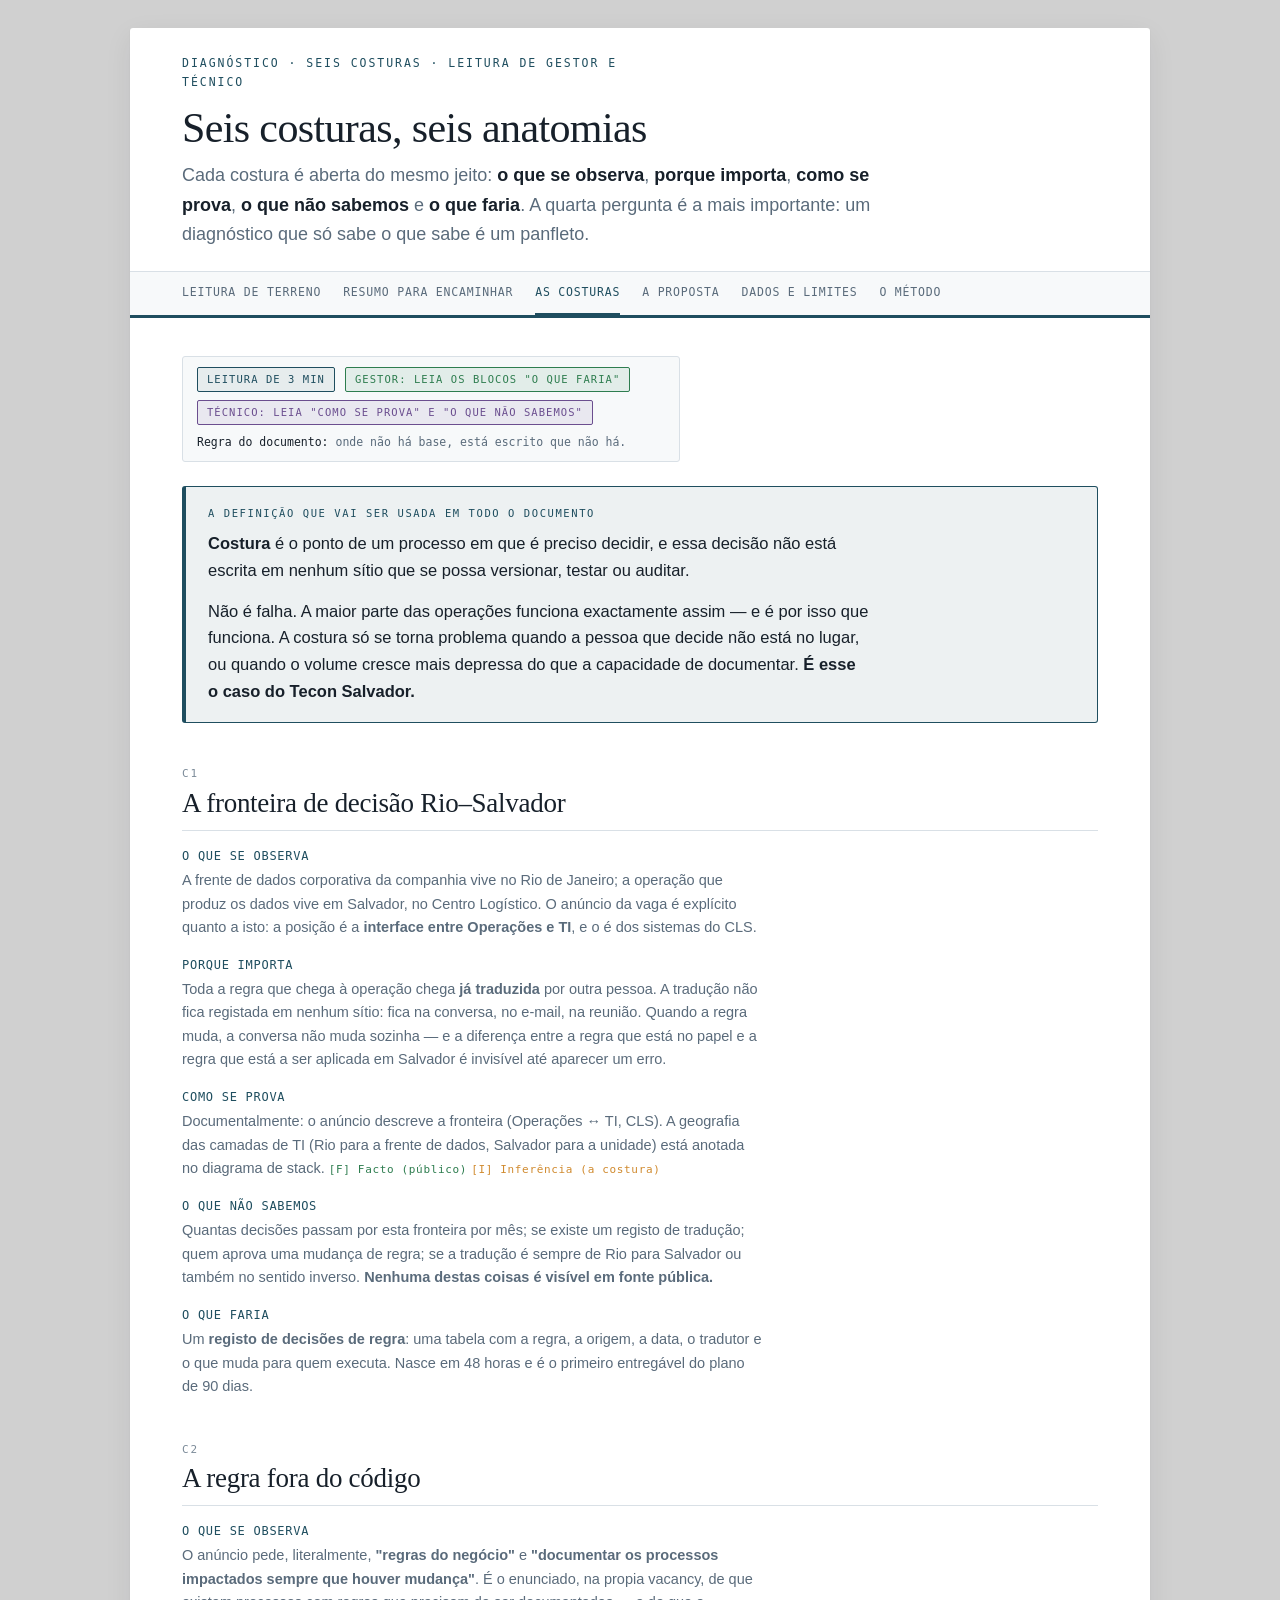
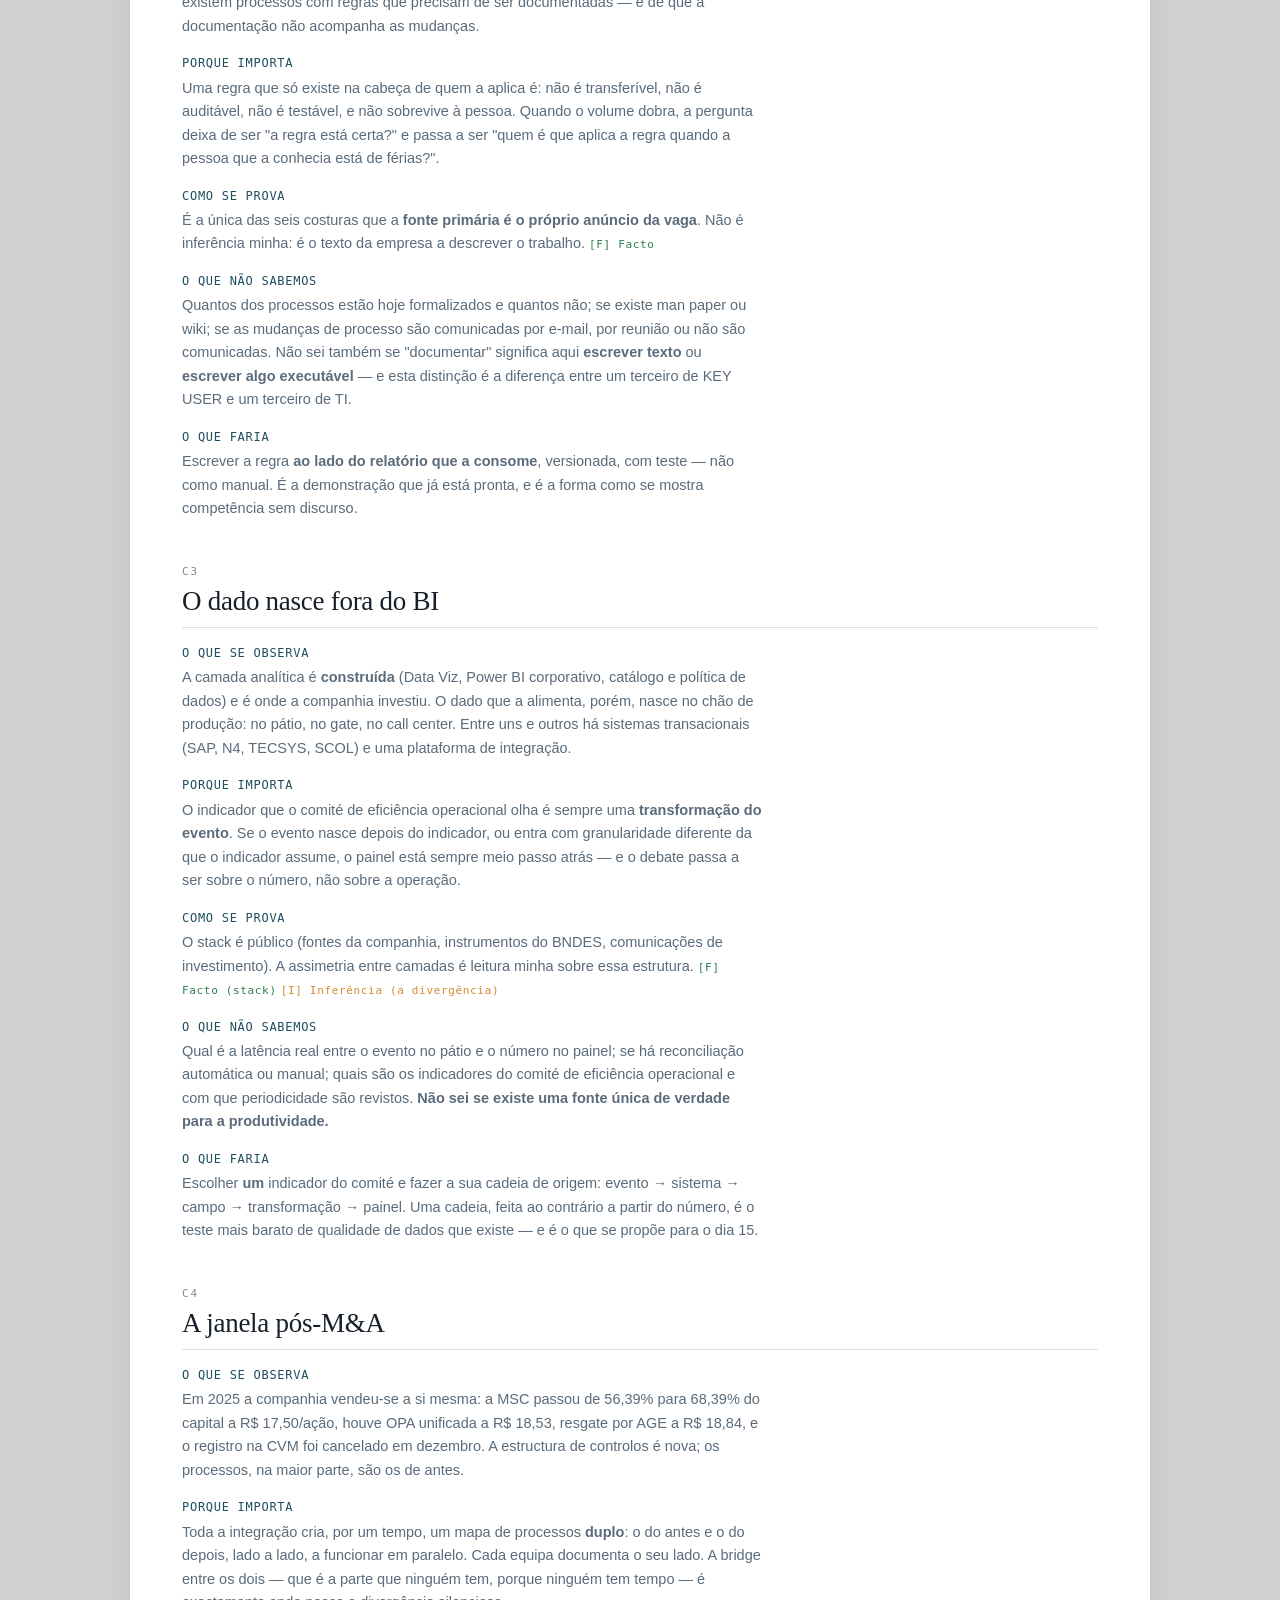
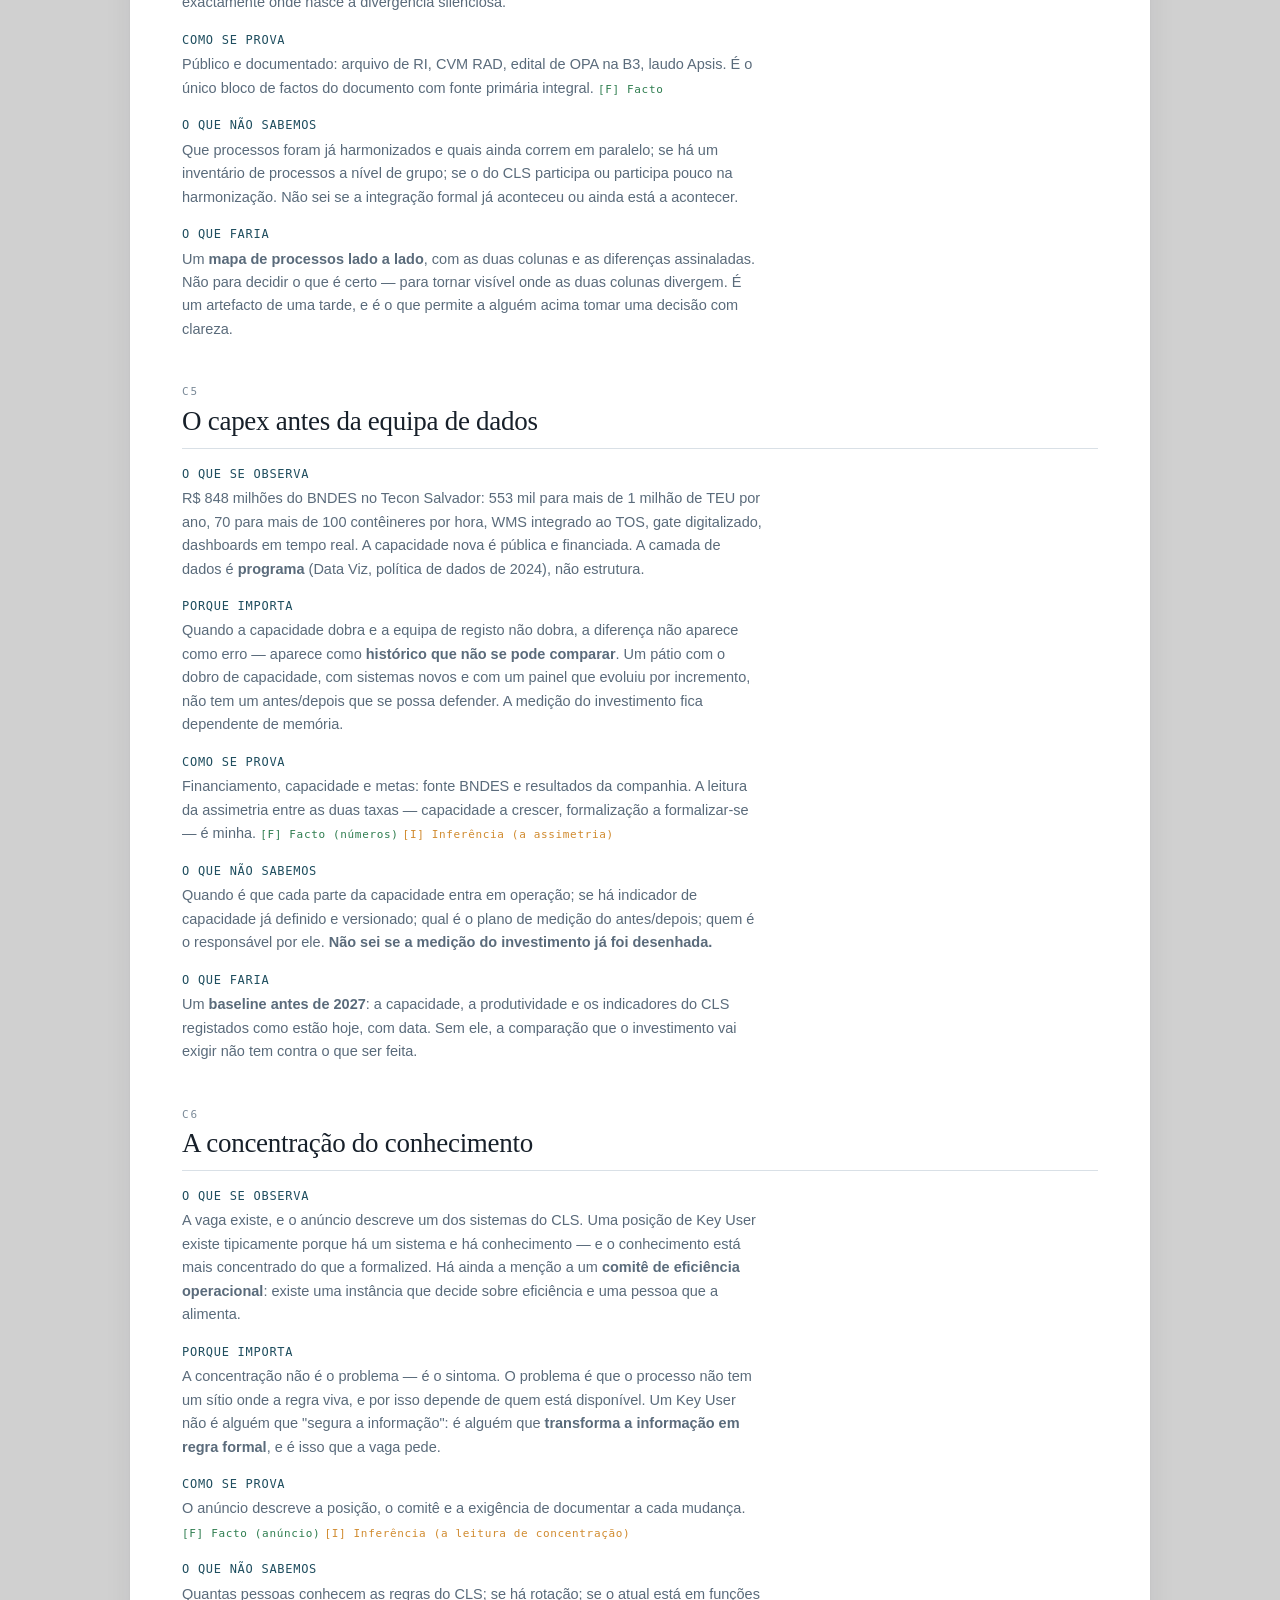
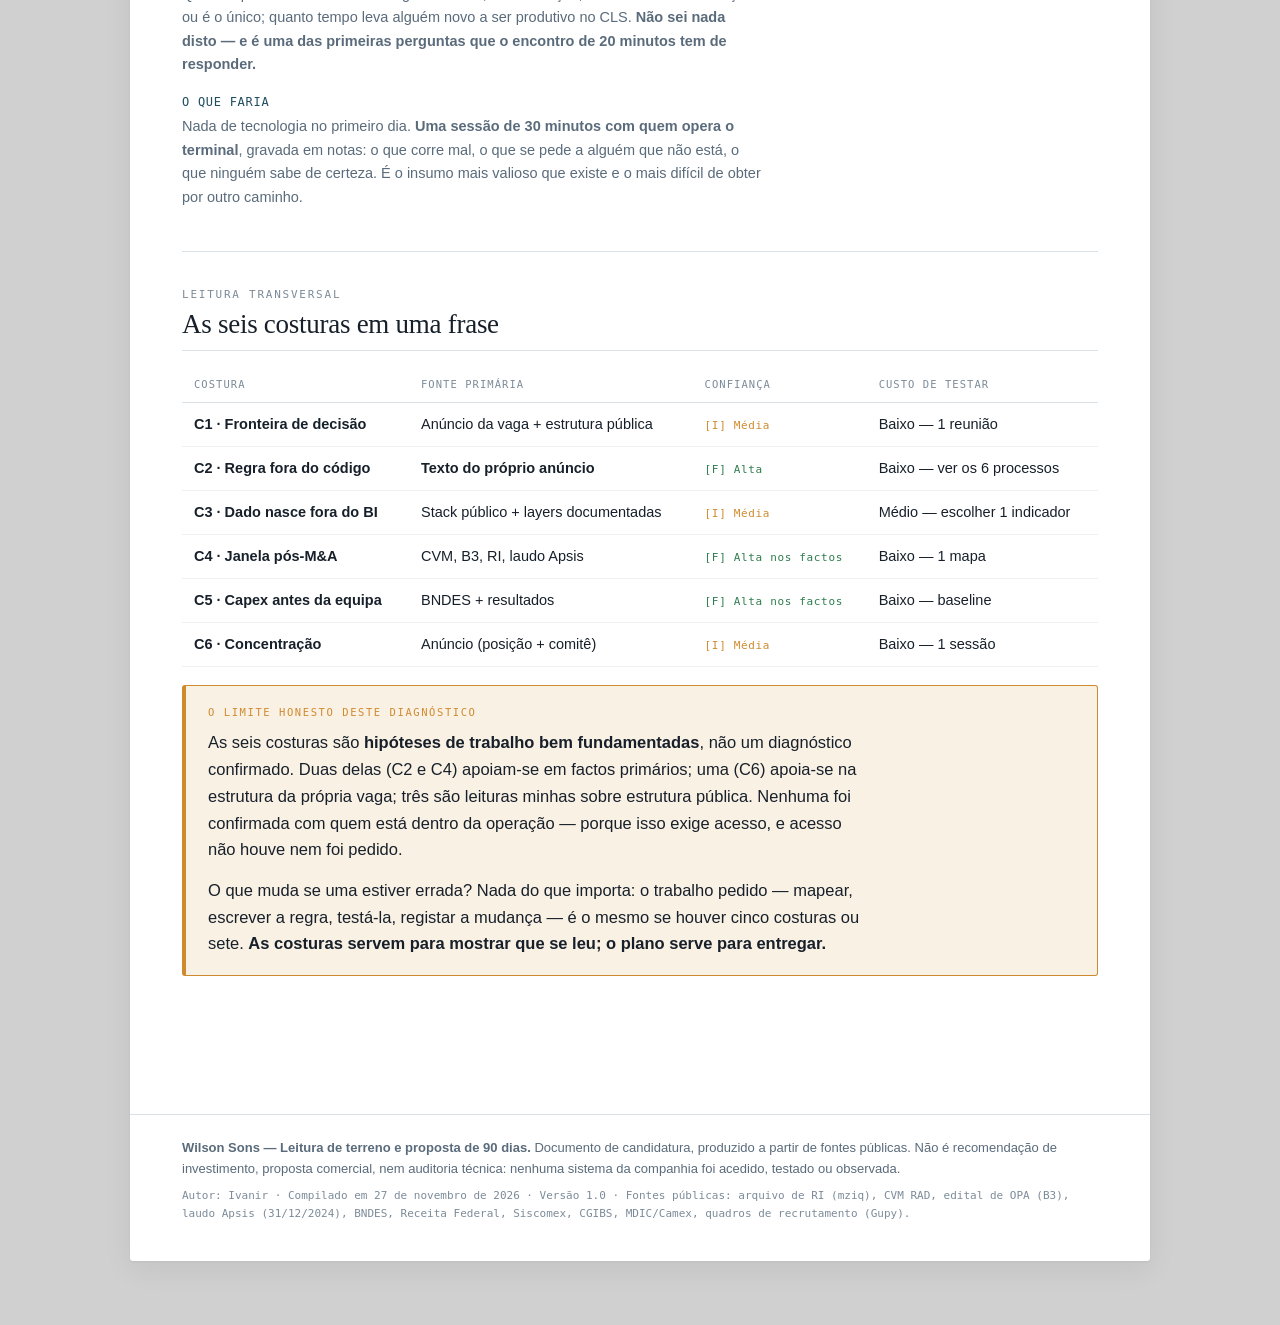
==== diagnostico.html @ 1c56223f "Leitura de terreno - Wilson Sons: site de candidatura (6 paginas, zero JS, zero rede)" ====
<!DOCTYPE html>
<html lang="pt-BR">
<head>
<meta charset="utf-8">
<meta name="viewport" content="width=device-width, initial-scale=1">
<meta name="color-scheme" content="light dark">
<meta name="description" content="Anatomia de seis costuras de processo e dados pós-M&A na Wilson Sons: o que se observa, porque importa, como se prova, o que não se sabe e o que faria.">
<title>As costuras — Wilson Sons · Leitura de terreno</title>
<link rel="stylesheet" href="assets/style.css">
</head>
<body class="">
<div class="shell">
<header class="masthead">
  <p class="eyebrow">Diagnóstico · seis costuras · leitura de gestor e técnico</p>
  <h1>Seis costuras, seis anatomias</h1>
  <p class="lede">Cada costura é aberta do mesmo jeito: <b>o que se observa</b>, <b>porque importa</b>, <b>como se prova</b>, <b>o que não sabemos</b> e <b>o que faria</b>. A quarta pergunta é a mais importante: um diagnóstico que só sabe o que sabe é um panfleto.</p>
  <nav class="toc">
    <a href="index.html">Leitura de terreno</a>
    <a href="para-encaminhar.html">Resumo para encaminhar</a>
    <a href="diagnostico.html" aria-current="page">As costuras</a>
    <a href="plano.html">A proposta</a>
    <a href="evidencia.html">Dados e limites</a>
    <a href="metodo.html">O método</a>
  </nav>
</header>
<main>
<p class="readbar">
  <span class="chip rh">Leitura de 3 min</span>
  <span class="chip g">Gestor: leia os blocos "o que faria"</span>
  <span class="chip t">Técnico: leia "como se prova" e "o que não sabemos"</span>
  <span><b>Regra do documento:</b> onde não há base, está escrito que não há.</span>
</p>

<section>
  <div class="callout">
    <p class="lbl">A definição que vai ser usada em todo o documento</p>
    <p><b>Costura</b> é o ponto de um processo em que é preciso decidir, e essa decisão não está
    escrita em nenhum sítio que se possa versionar, testar ou auditar.</p>
    <p>Não é falha. A maior parte das operações funciona exactamente assim — e é por isso que
    funciona. A costura só se torna problema quando a pessoa que decide não está no lugar, ou quando
    o volume cresce mais depressa do que a capacidade de documentar. <b>É esse o caso do Tecon
    Salvador.</b></p>
  </div>
</section>

<section>
  <p class="section-kicker">C1</p>
  <h2>A fronteira de decisão Rio–Salvador</h2>
  <dl class="terms">
    <dt>O que se observa</dt>
    <dd>A frente de dados corporativa da companhia vive no Rio de Janeiro; a operação que produz os
    dados vive em Salvador, no Centro Logístico. O anúncio da vaga é explícito quanto a isto: a
    posição é a <b>interface entre Operações e TI</b>, e o<Key User> é dos sistemas do CLS.</dd>

    <dt>Porque importa</dt>
    <dd>Toda a regra que chega à operação chega <b>já traduzida</b> por outra pessoa. A tradução não
    fica registada em nenhum sítio: fica na conversa, no e-mail, na reunião. Quando a regra muda, a
    conversa não muda sozinha — e a diferença entre a regra que está no papel e a regra que está a ser
    aplicada em Salvador é invisível até aparecer um erro.</dd>

    <dt>Como se prova</dt>
    <dd>Documentalmente: o anúncio descreve a fronteira (Operações ↔ TI, CLS). A geografia das camadas
    de TI (Rio para a frente de dados, Salvador para a unidade) está anotada no diagrama de stack.
    <span class="marker f">Facto (público)</span> <span class="marker i">Inferência (a costura)</span></dd>

    <dt>O que não sabemos</dt>
    <dd>Quantas decisões passam por esta fronteira por mês; se existe um registo de tradução; quem
    aprova uma mudança de regra; se a tradução é sempre de Rio para Salvador ou também no sentido
    inverso. <b>Nenhuma destas coisas é visível em fonte pública.</b></dd>

    <dt>O que faria</dt>
    <dd>Um <b>registo de decisões de regra</b>: uma tabela com a regra, a origem, a data, o tradutor e o
    que muda para quem executa. Nasce em 48 horas e é o primeiro entregável do plano de 90 dias.</dd>
  </dl>
</section>

<section>
  <p class="section-kicker">C2</p>
  <h2>A regra fora do código</h2>
  <dl class="terms">
    <dt>O que se observa</dt>
    <dd>O anúncio pede, literalmente, <b>"regras do negócio"</b> e <b>"documentar os processos impactados
    sempre que houver mudança"</b>. É o enunciado, na propia vacancy, de que existem processos com
    regras que precisam de ser documentadas — e de que a documentação não acompanha as mudanças.</dd>

    <dt>Porque importa</dt>
    <dd>Uma regra que só existe na cabeça de quem a aplica é: não é transferível, não é auditável, não
    é testável, e não sobrevive à pessoa. Quando o volume dobra, a pergunta deixa de ser "a regra está
    certa?" e passa a ser "quem é que aplica a regra quando a pessoa que a conhecia está de férias?".</dd>

    <dt>Como se prova</dt>
    <dd>É a única das seis costuras que a <b>fonte primária é o próprio anúncio da vaga</b>. Não é
    inferência minha: é o texto da empresa a descrever o trabalho. <span class="marker f">Facto</span></dd>

    <dt>O que não sabemos</dt>
    <dd>Quantos dos processos estão hoje formalizados e quantos não; se existe man paper ou wiki; se
    as mudanças de processo são comunicadas por e-mail, por reunião ou não são comunicadas. Não sei
    também se "documentar" significa aqui <b>escrever texto</b> ou <b>escrever algo executável</b> — e
    esta distinção é a diferença entre um terceiro de KEY USER e um terceiro de TI.</dd>

    <dt>O que faria</dt>
    <dd>Escrever a regra <b>ao lado do relatório que a consome</b>, versionada, com teste — não como
    manual. É a demonstração que já está pronta, e é a forma como se mostra competência sem discurso.</dd>
  </dl>
</section>

<section>
  <p class="section-kicker">C3</p>
  <h2>O dado nasce fora do BI</h2>
  <dl class="terms">
    <dt>O que se observa</dt>
    <dd>A camada analítica é <b>construída</b> (Data Viz, Power BI corporativo, catálogo e política de
    dados) e é onde a companhia investiu. O dado que a alimenta, porém, nasce no chão de produção: no
    pátio, no gate, no call center. Entre uns e outros há sistemas transacionais (SAP, N4, TECSYS,
    SCOL) e uma plataforma de integração.</dd>

    <dt>Porque importa</dt>
    <dd>O indicador que o comité de eficiência operacional olha é sempre uma <b>transformação do
    evento</b>. Se o evento nasce depois do indicador, ou entra com granularidade diferente da que o
    indicador assume, o painel está sempre meio passo atrás — e o debate passa a ser sobre o número, não
    sobre a operação.</dd>

    <dt>Como se prova</dt>
    <dd>O stack é público (fontes da companhia, instrumentos do BNDES, comunicações de investimento).
    A assimetria entre camadas é leitura minha sobre essa estrutura. <span class="marker f">Facto
    (stack)</span> <span class="marker i">Inferência (a divergência)</span></dd>

    <dt>O que não sabemos</dt>
    <dd>Qual é a latência real entre o evento no pátio e o número no painel; se há reconciliação
    automática ou manual; quais são os indicadores do comité de eficiência operacional e com que
    periodicidade são revistos. <b>Não sei se existe uma fonte única de verdade para a
    produtividade.</b></dd>

    <dt>O que faria</dt>
    <dd>Escolher <b>um</b> indicador do comité e fazer a sua cadeia de origem: evento → sistema → campo
    → transformação → painel. Uma cadeia, feita ao contrário a partir do número, é o teste mais
    barato de qualidade de dados que existe — e é o que se propõe para o dia 15.</dd>
  </dl>
</section>

<section>
  <p class="section-kicker">C4</p>
  <h2>A janela pós-M&amp;A</h2>
  <dl class="terms">
    <dt>O que se observa</dt>
    <dd>Em 2025 a companhia vendeu-se a si mesma: a MSC passou de 56,39% para 68,39% do capital a
    R$ 17,50/ação, houve OPA unificada a R$ 18,53, resgate por AGE a R$ 18,84, e o registro na CVM foi
    cancelado em dezembro. A estructura de controlos é nova; os processos, na maior parte, são os de
    antes.</dd>

    <dt>Porque importa</dt>
    <dd>Toda a integração cria, por um tempo, um mapa de processos <b>duplo</b>: o do antes e o do
    depois, lado a lado, a funcionar em paralelo. Cada equipa documenta o seu lado. A bridge entre os
    dois — que é a parte que ninguém tem, porque ninguém tem tempo — é exactamente onde nasce a
    divergência silenciosa.</dd>

    <dt>Como se prova</dt>
    <dd>Público e documentado: arquivo de RI, CVM RAD, edital de OPA na B3, laudo Apsis. É o único
    bloco de factos do documento com fonte primária integral. <span class="marker f">Facto</span></dd>

    <dt>O que não sabemos</dt>
    <dd>Que processos foram já harmonizados e quais ainda correm em paralelo; se há um inventário de
    processos a nível de grupo; se o<Key User> do CLS participa ou participa pouco na harmonização. Não
    sei se a integração formal já aconteceu ou ainda está a acontecer.</dd>

    <dt>O que faria</dt>
    <dd>Um <b>mapa de processos lado a lado</b>, com as duas colunas e as diferenças assinaladas. Não
    para decidir o que é certo — para tornar visível onde as duas colunas divergem. É um artefacto de
    uma tarde, e é o que permite a alguém acima tomar uma decisão com clareza.</dd>
  </dl>
</section>

<section>
  <p class="section-kicker">C5</p>
  <h2>O capex antes da equipa de dados</h2>
  <dl class="terms">
    <dt>O que se observa</dt>
    <dd>R$ 848 milhões do BNDES no Tecon Salvador: 553 mil para mais de 1 milhão de TEU por ano, 70 para
    mais de 100 contêineres por hora, WMS integrado ao TOS, gate digitalizado, dashboards em tempo
    real. A capacidade nova é pública e financiada. A camada de dados é <b>programa</b> (Data Viz,
    política de dados de 2024), não estrutura.</dd>

    <dt>Porque importa</dt>
    <dd>Quando a capacidade dobra e a equipa de registo não dobra, a diferença não aparece como
    erro — aparece como <b>histórico que não se pode comparar</b>. Um pátio com o dobro de capacidade,
    com sistemas novos e com um painel que evoluiu por incremento, não tem um antes/depois que se possa
    defender. A medição do investimento fica dependente de memória.</dd>

    <dt>Como se prova</dt>
    <dd>Financiamento, capacidade e metas: fonte BNDES e resultados da companhia. A leitura da
    assimetria entre as duas taxas — capacidade a crescer, formalização a formalizar-se — é minha.
    <span class="marker f">Facto (números)</span> <span class="marker i">Inferência (a assimetria)</span></dd>

    <dt>O que não sabemos</dt>
    <dd>Quando é que cada parte da capacidade entra em operação; se há indicador de capacidade já
    definido e versionado; qual é o plano de medição do antes/depois; quem é o responsável por ele.
    <b>Não sei se a medição do investimento já foi desenhada.</b></dd>

    <dt>O que faria</dt>
    <dd>Um <b>baseline antes de 2027</b>: a capacidade, a produtividade e os indicadores do CLS
    registados como estão hoje, com data. Sem ele, a comparação que o investimento vai exigir não tem
    contra o que ser feita.</dd>
  </dl>
</section>

<section>
  <p class="section-kicker">C6</p>
  <h2>A concentração do conhecimento</h2>
  <dl class="terms">
    <dt>O que se observa</dt>
    <dd>A vaga existe, e o anúncio descreve um<Key User> dos sistemas do CLS. Uma posição de Key User
    existe tipicamente porque há um sistema e há conhecimento — e o conhecimento está mais concentrado
    do que a formalized. Há ainda a menção a um <b>comitê de eficiência operacional</b>: existe uma
    instância que decide sobre eficiência e uma pessoa que a alimenta.</dd>

    <dt>Porque importa</dt>
    <dd>A concentração não é o problema — é o sintoma. O problema é que o processo não tem um sítio
    onde a regra viva, e por isso depende de quem está disponível. Um Key User não é alguém que
    "segura a informação": é alguém que <b>transforma a informação em regra formal</b>, e é isso que
    a vaga pede.</dd>

    <dt>Como se prova</dt>
    <dd>O anúncio descreve a posição, o comitê e a exigência de documentar a cada mudança.
    <span class="marker f">Facto (anúncio)</span> <span class="marker i">Inferência (a leitura de
    concentração)</span></dd>

    <dt>O que não sabemos</dt>
    <dd>Quantas pessoas conhecem as regras do CLS; se há rotação; se o<Key User> atual está em funções
    ou é o único; quanto tempo leva alguém novo a ser produtivo no CLS. <b>Não sei nada disto — e é
    uma das primeiras perguntas que o encontro de 20 minutos tem de responder.</b></dd>

    <dt>O que faria</dt>
    <dd>Nada de tecnologia no primeiro dia. <b>Uma sessão de 30 minutos com quem opera o terminal</b>,
    gravada em notas: o que corre mal, o que se pede a alguém que não está, o que ninguém sabe de
    certeza. É o insumo mais valioso que existe e o mais difícil de obter por outro caminho.</dd>
  </dl>
</section>

<hr>

<section>
  <p class="section-kicker">Leitura transversal</p>
  <h2>As seis costuras em uma frase</h2>

  <div class="tablewrap">
  <table>
    <thead><tr><th>Costura</th><th>Fonte primária</th><th>Confiança</th><th>Custo de testar</th></tr></thead>
    <tbody>
      <tr><td>C1 · Fronteira de decisão</td><td>Anúncio da vaga + estrutura pública</td>
      <td><span class="marker i">Média</span></td><td>Baixo — 1 reunião</td></tr>
      <tr><td>C2 · Regra fora do código</td><td><b>Texto do próprio anúncio</b></td>
      <td><span class="marker f">Alta</span></td><td>Baixo — ver os 6 processos</td></tr>
      <tr><td>C3 · Dado nasce fora do BI</td><td>Stack público + layers documentadas</td>
      <td><span class="marker i">Média</span></td><td>Médio — escolher 1 indicador</td></tr>
      <tr><td>C4 · Janela pós-M&amp;A</td><td>CVM, B3, RI, laudo Apsis</td>
      <td><span class="marker f">Alta nos factos</span></td><td>Baixo — 1 mapa</td></tr>
      <tr><td>C5 · Capex antes da equipa</td><td>BNDES + resultados</td>
      <td><span class="marker f">Alta nos factos</span></td><td>Baixo — baseline</td></tr>
      <tr><td>C6 · Concentração</td><td>Anúncio (posição + comitê)</td>
      <td><span class="marker i">Média</span></td><td>Baixo — 1 sessão</td></tr>
    </tbody>
  </table>
  </div>

  <div class="callout amber">
    <p class="lbl">O limite honesto deste diagnóstico</p>
    <p>As seis costuras são <b>hipóteses de trabalho bem fundamentadas</b>, não um diagnóstico
    confirmado. Duas delas (C2 e C4) apoiam-se em factos primários; uma (C6) apoia-se na estrutura da
    própria vaga; três são leituras minhas sobre estrutura pública. Nenhuma foi confirmada com quem
    está dentro da operação — porque isso exige acesso, e acesso não houve nem foi pedido.</p>
    <p>O que muda se uma estiver errada? Nada do que importa: o trabalho pedido — mapear, escrever a
    regra, testá-la, registar a mudança — é o mesmo se houver cinco costuras ou sete. <b>As costuras
    servem para mostrar que se leu; o plano serve para entregar.</b></p>
  </div>
</section>
</main>
<footer class="site">
  <p><strong>Wilson Sons — Leitura de terreno e proposta de 90 dias.</strong> Documento de candidatura,
  produzido a partir de fontes públicas. Não é recomendação de investimento, proposta comercial, nem
  auditoria técnica: nenhuma sistema da companhia foi acedido, testado ou observada.</p>
  <p class="meta">Autor: Ivanir · Compilado em 27 de novembro de 2026 · Versão 1.0 ·
  Fontes públicas: arquivo de RI (mziq), CVM RAD, edital de OPA (B3), laudo Apsis (31/12/2024),
  BNDES, Receita Federal, Siscomex, CGIBS, MDIC/Camex, quadros de recrutamento (Gupy).</p>
</footer>
</div>
</body>
</html>
---- assets/style.css ----
/* ============================================================
   Wilson Sons — Leitura de Terreno
   Design system da casa (tokens do Superdesign, 16/11/2026)
   Sem web fonts · sem JavaScript · claro + black
   ============================================================ */

:root {
  --paper:#ffffff; --ink:#17202A; --ink2:#2B3844; --muted:#5A6B7B; --soft:#7C8B99;
  --rule:#D9E0E6; --rule2:#EDF1F4; --surface:#F7F9FA; --surface2:#EFF3F5;
  --brand:#1F4E5F; --brand2:#2E7D8F; --tint:rgba(31,78,95,.08); --tint2:rgba(31,78,95,.14);
  --amber:#D08A2E; --amber-tint:rgba(208,138,46,.12);
  --coral:#C0392B; --coral-tint:rgba(192,57,43,.10);
  --green:#2E7D4F; --green-tint:rgba(46,125,79,.10);
  --violet:#6B4E8F; --canvas:#d0d0d0;
  --shadow:0 1px 2px rgba(23,32,42,.05), 0 8px 28px rgba(23,32,42,.07);
  --serif:"Liberation Serif","DejaVu Serif",Georgia,"Times New Roman",serif;
  --sans:"Liberation Sans","DejaVu Sans",Helvetica,Arial,sans-serif;
  --mono:"DejaVu Sans Mono","Liberation Mono","Courier New",monospace;
  --measure:72ch;
}
html[data-theme="black"] {
  --paper:#000000; --ink:#F4F4F6; --ink2:#D6D6DE; --muted:#9E9EA9; --soft:#6C6C79;
  --rule:#26262E; --rule2:#1A1A20; --surface:#15151B; --surface2:#0D0D12;
  --brand:#35C9DC; --brand2:#45C2D8; --tint:rgba(53,201,220,.12); --tint2:rgba(53,201,220,.20);
  --amber:#F5A524; --amber-tint:rgba(245,165,36,.14);
  --coral:#FF6B57; --coral-tint:rgba(255,107,87,.14);
  --green:#4ADE80; --green-tint:rgba(74,222,128,.14);
  --violet:#A78BFA; --canvas:#0D0D12; --shadow:none;
}
@media screen and (prefers-color-scheme: dark) {
  :root:not([data-theme="light"]) {
    --paper:#000000; --ink:#F4F4F6; --ink2:#D6D6DE; --muted:#9E9EA9; --soft:#6C6C79;
    --rule:#26262E; --rule2:#1A1A20; --surface:#15151B; --surface2:#0D0D12;
    --brand:#35C9DC; --brand2:#45C2D8; --tint:rgba(53,201,220,.12); --tint2:rgba(53,201,220,.20);
    --amber:#F5A524; --amber-tint:rgba(245,165,36,.14);
    --coral:#FF6B57; --coral-tint:rgba(255,107,87,.14);
    --green:#4ADE80; --green-tint:rgba(74,222,128,.14);
    --violet:#A78BFA; --canvas:#0D0D12; --shadow:none;
  }
}

*,*::before,*::after { box-sizing:border-box; }
html { -webkit-text-size-adjust:100%; scroll-behavior:smooth; }
body {
  margin:0; background:var(--canvas); color:var(--ink);
  font-family:var(--sans); font-size:16.5px; line-height:1.62;
  -webkit-font-smoothing:antialiased; text-rendering:optimizeLegibility;
}
@media screen { body { padding:28px 0 64px; } }
a { color:var(--brand2); text-underline-offset:2px; }
a:hover { color:var(--brand); }
:focus-visible { outline:2.5px solid var(--brand); outline-offset:3px; border-radius:2px; }

.shell { width:min(1020px, calc(100% - 48px)); margin:0 auto; background:var(--paper); }
@media screen { .shell { box-shadow:var(--shadow); border-radius:3px; } }

/* ---------- masthead ---------- */
.masthead { border-bottom:3px solid var(--brand); padding:26px 52px 0; }
@media screen { .masthead { border-radius:3px 3px 0 0; } }
.eyebrow {
  font-family:var(--mono); font-size:11.5px; letter-spacing:.17em; text-transform:uppercase;
  color:var(--brand); margin:0 0 14px;
}
.masthead h1 {
  font-family:var(--serif); font-weight:400; font-size:clamp(28px,4.4vw,42px); line-height:1.1;
  margin:0 0 10px; letter-spacing:-.015em; max-width:26ch;
}
.masthead .lede { font-size:18px; color:var(--muted); margin:0 0 22px; max-width:var(--measure); }
.masthead .lede b { color:var(--ink); font-weight:600; }

nav.toc {
  display:flex; flex-wrap:wrap; gap:2px 22px; margin:0 -52px; padding:0 52px;
  border-top:1px solid var(--rule); background:var(--surface);
}
nav.toc a {
  display:block; padding:11px 0; font-family:var(--mono); font-size:11.5px; letter-spacing:.07em;
  text-transform:uppercase; text-decoration:none; color:var(--muted); border-bottom:2.5px solid transparent;
}
nav.toc a:hover { color:var(--brand); }
nav.toc a[aria-current="page"] { color:var(--brand); border-bottom-color:var(--brand); }
nav.toc .grp { font-family:var(--mono); font-size:10px; letter-spacing:.14em; text-transform:uppercase;
  color:var(--soft); align-self:center; margin-right:-12px; }
@media (max-width:640px) { nav.toc { gap:0 16px; } .masthead, nav.toc { padding-left:26px; padding-right:26px; } nav.toc { margin-left:-26px; margin-right:-26px; } }

/* ---------- body ---------- */
main { padding:38px 52px 52px; }
@media (max-width:640px) { main { padding:28px 26px 36px; } }
h2 {
  font-family:var(--serif); font-weight:400; font-size:27px; line-height:1.2; margin:0 0 6px;
  letter-spacing:-.01em;
}
h3 { font-size:17px; margin:30px 0 8px; font-weight:600; letter-spacing:-.005em; }
h4 { font-size:14.5px; margin:0 0 6px; font-weight:600; }
p { max-width:var(--measure); margin:0 0 14px; }
p.lead { font-size:18px; color:var(--ink2); max-width:66ch; }
a { color:var(--brand2); }
small, .small { font-size:13px; color:var(--muted); }
section { margin:0 0 42px; }
section > h2 { border-bottom:1px solid var(--rule); padding-bottom:10px; margin-bottom:16px; }
.section-kicker {
  font-family:var(--mono); font-size:11px; letter-spacing:.16em; text-transform:uppercase;
  color:var(--soft); margin:0 0 4px;
}
hr { border:0; border-top:1px solid var(--rule); margin:34px 0; }

/* ---------- componentes ---------- */
.readbar {
  display:flex; flex-wrap:wrap; gap:8px 10px; align-items:center; margin:0 0 24px;
  padding:10px 14px; background:var(--surface); border:1px solid var(--rule); border-radius:3px;
  font-family:var(--mono); font-size:11.5px; color:var(--muted);
}
.readbar b { color:var(--ink); font-weight:400; }
.chip {
  display:inline-block; font-family:var(--mono); font-size:10.5px; letter-spacing:.1em; text-transform:uppercase;
  padding:3px 9px; border-radius:2px; border:1px solid var(--rule); color:var(--muted); background:var(--paper);
}
.chip.rh { border-color:var(--brand); color:var(--brand); background:var(--tint); }
.chip.g { border-color:var(--green); color:var(--green); background:var(--green-tint); }
.chip.t { border-color:var(--violet); color:var(--violet); background:rgba(107,78,143,.10); }
.chip.a { border-color:var(--amber); color:var(--amber); background:var(--amber-tint); }
.chip.c { border-color:var(--coral); color:var(--coral); background:var(--coral-tint); }

.grid2 { display:grid; grid-template-columns:repeat(2,1fr); gap:20px; }
.grid3 { display:grid; grid-template-columns:repeat(3,1fr); gap:18px; }
.grid4 { display:grid; grid-template-columns:repeat(4,1fr); gap:16px; }
@media (max-width:820px) { .grid2,.grid3,.grid4 { grid-template-columns:1fr; } }

.card { border:1px solid var(--rule); border-radius:3px; padding:18px 20px; background:var(--surface); }
.card.p { background:var(--paper); }
.card .num { font-family:var(--mono); font-size:26px; font-weight:700; color:var(--brand); line-height:1.1; }
.card h4 { margin-bottom:4px; }
.card p { font-size:14.5px; margin:0; color:var(--muted); max-width:none; }
.card.tint { border-left:3px solid var(--brand); }
.card.amber { border-left:3px solid var(--amber); }
.card.coral { border-left:3px solid var(--coral); }
.card.green { border-left:3px solid var(--green); }

.callout { border:1px solid var(--brand); border-left:4px solid var(--brand); background:var(--tint);
  padding:18px 22px; border-radius:3px; margin:0 0 24px; }
.callout .lbl { font-family:var(--mono); font-size:10.5px; letter-spacing:.15em; text-transform:uppercase;
  color:var(--brand); margin:0 0 8px; }
.callout p:last-child { margin-bottom:0; }
.callout.amber { border-color:var(--amber); border-left-color:var(--amber); background:var(--amber-tint); }
.callout.amber .lbl { color:var(--amber); }
.callout.coral { border-color:var(--coral); border-left-color:var(--coral); background:var(--coral-tint); }
.callout.coral .lbl { color:var(--coral); }
.callout.green { border-color:var(--green); border-left-color:var(--green); background:var(--green-tint); }
.callout.green .lbl { color:var(--green); }

table { width:100%; border-collapse:collapse; margin:0 0 18px; font-size:14.5px; }
th { font-family:var(--mono); font-size:10.5px; letter-spacing:.1em; text-transform:uppercase; color:var(--soft);
  text-align:left; padding:9px 12px; border-bottom:1.5px solid var(--rule); font-weight:400; vertical-align:bottom; }
td { padding:11px 12px; border-bottom:1px solid var(--rule2); vertical-align:top; line-height:1.45; }
td:first-child { font-weight:600; }
tbody tr:hover td { background:var(--surface); }
.tablewrap { overflow-x:auto; }

.figure { margin:0 0 26px; }
.figure img { width:100%; height:auto; display:block; border:1px solid var(--rule); border-radius:3px; background:var(--paper); }
.figure figcaption { font-size:13px; color:var(--muted); margin-top:8px; max-width:var(--measure); }
.figure figcaption b { color:var(--ink2); font-weight:600; }
/* A especificidade tem de vencer `.figure img { display:block }` (0,1,1).
   Por isso o seletor e `.figure img.fig-dark` (0,2,1), nao `.fig-dark` (0,1,0). */
.figure img.fig-dark { display:none; }
.figure img.fig-light { display:block; }
html[data-theme="black"] .figure img.fig-light { display:none; }
html[data-theme="black"] .figure img.fig-dark { display:block; }
@media screen and (prefers-color-scheme:dark) {
  html:not([data-theme="light"]) .figure img.fig-light { display:none; }
  html:not([data-theme="light"]) .figure img.fig-dark { display:block; }
}

ol.steps { list-style:none; counter-reset:s; padding:0; margin:0 0 20px; }
ol.steps > li { counter-increment:s; position:relative; padding:0 0 20px 46px; border-left:1px solid var(--rule); margin-left:11px; }
ol.steps > li:last-child { border-left-color:transparent; padding-bottom:0; }
ol.steps > li::before {
  content:counter(s); position:absolute; left:-13px; top:0; width:25px; height:25px; border-radius:50%;
  background:var(--brand); color:#fff; font-family:var(--mono); font-size:12.5px; display:flex;
  align-items:center; justify-content:center;
}
ol.steps h4 { margin-bottom:4px; }
ol.steps p { font-size:14.5px; color:var(--muted); margin:0 0 6px; }

dl.terms { margin:0; }
dl.terms dt { font-family:var(--mono); font-size:12px; letter-spacing:.06em; text-transform:uppercase;
  color:var(--brand); margin:16px 0 3px; }
dl.terms dd { margin:0; font-size:14.5px; color:var(--muted); max-width:var(--measure); }

.kv { display:grid; grid-template-columns:auto 1fr; gap:4px 16px; font-size:14.5px; margin:0 0 16px; }
.kv dt { font-family:var(--mono); font-size:11.5px; color:var(--soft); letter-spacing:.05em; }
.kv dd { margin:0; }

.nav-cards { display:grid; grid-template-columns:repeat(3,1fr); gap:16px; }
@media (max-width:820px) { .nav-cards { grid-template-columns:1fr; } }
.nav-cards a { display:block; text-decoration:none; border:1px solid var(--rule); border-radius:3px;
  padding:16px 18px; background:var(--paper); color:inherit; border-top:3px solid var(--brand); }
.nav-cards a:hover { border-color:var(--brand); background:var(--surface); }
.nav-cards .t { font-family:var(--mono); font-size:10.5px; letter-spacing:.12em; text-transform:uppercase; color:var(--brand); }
.nav-cards h4 { margin:6px 0 4px; }
.nav-cards p { font-size:13.5px; color:var(--muted); margin:0; }

footer.site { border-top:1px solid var(--rule); margin-top:44px; padding:22px 52px 30px;
  font-size:13px; color:var(--muted); }
@media (max-width:640px) { footer.site { padding-left:26px; padding-right:26px; } }
footer.site p { max-width:none; margin:0 0 8px; }
footer.site .meta { font-family:var(--mono); font-size:11px; color:var(--soft); }
footer.site a { color:var(--muted); }

.footnote { font-size:13px; color:var(--muted); border-left:2px solid var(--rule); padding-left:14px;
  margin:0 0 18px; max-width:var(--measure); }
.marker { font-family:var(--mono); font-size:11px; letter-spacing:.06em; }
.marker.f { color:var(--green); }
.marker.i { color:var(--amber); }
.marker.s { color:var(--coral); }
.marker.f::before { content:"[F] "; } .marker.i::before { content:"[I] "; } .marker.s::before { content:"[S] "; }

.quote { font-family:var(--serif); font-size:20px; line-height:1.45; color:var(--ink); margin:0 0 18px;
  padding:0 0 0 20px; border-left:3px solid var(--brand); max-width:56ch; }
.quote cite { display:block; font-family:var(--mono); font-size:11px; letter-spacing:.1em; text-transform:uppercase;
  color:var(--soft); font-style:normal; margin-top:8px; }

pre { background:var(--surface); border:1px solid var(--rule); border-radius:3px; padding:14px 16px;
  overflow-x:auto; font-family:var(--mono); font-size:12.5px; line-height:1.55; color:var(--ink2); margin:0 0 16px; }
code { font-family:var(--mono); font-size:.88em; }
p code, li code, td code { background:var(--surface2); padding:1px 5px; border-radius:2px; }

.pill-list { list-style:none; padding:0; margin:0 0 16px; display:flex; flex-wrap:wrap; gap:7px; }
.pill-list li { font-family:var(--mono); font-size:11px; letter-spacing:.05em; padding:4px 10px;
  border:1px solid var(--rule); border-radius:2px; color:var(--muted); background:var(--paper); }

/* ---------- impressão ---------- */
@media print {
  body { background:#fff; padding:0; font-size:10pt; }
  .shell { width:100%; box-shadow:none; }
  main { padding:0; }
  .masthead { padding:0 0 0; border-bottom-width:2px; }
  .masthead h1 { font-size:22pt; margin-bottom:6px; }
  .masthead .lede { font-size:11pt; margin-bottom:12px; }
  .readbar { margin-bottom:12px; padding:6px 10px; }
  nav.toc { display:none; }
  .figure img.fig-dark { display:none !important; }
  .figure img.fig-light { display:block !important; }
  section { break-inside:auto; margin-bottom:19px; }
  .footnote { font-size:8.4pt; margin-bottom:12px; }
  footer.site { font-size:7pt; line-height:1.32; break-inside:avoid; }
  footer.site > p:first-child { display:none; }
  footer.site .meta { font-size:6.4pt; }
  .footnote { break-inside:auto; }
  section > h2 { break-after:avoid; }
  h3, h4 { break-after:avoid; }
  .figure { break-inside:avoid; }
  .figure img { max-height:60mm; width:auto; margin-left:auto; margin-right:auto; }
  .figure figcaption { font-size:8pt; margin-top:4px; }
  .card, .nav-cards a, .quote { break-inside:avoid; }
  .callout { break-inside:auto; }
  tr { break-inside:avoid; }
  thead { display:table-header-group; }
  ol.steps > li { break-inside:avoid; }
  footer.site { padding:12px 0 0; margin-top:20px; }
  a[href^="http"]::after { content:" (" attr(href) ")"; font-size:8pt; color:#666; }
  @page { size:A4; margin:14mm 12mm; }

  /* Modo compacto: a pagina "para encaminhar" tem de caber em 2 folhas A4,
     porque e uma pagina que o RH reencaminha sem o candidato. */
  body.compact { font-size:8.1pt; line-height:1.36; }
  body.compact main { padding:0; }
  body.compact .masthead h1 { font-size:16pt; margin-bottom:4px; }
  body.compact .masthead .lede { font-size:9.4pt; margin-bottom:8px; }
  body.compact .readbar { margin-bottom:9px; padding:4px 8px; font-size:7.6pt; }
  body.compact .eyebrow { margin-bottom:7px; font-size:8pt; }
  body.compact section { margin-bottom:12px; break-inside:auto; }
  body.compact .callout { break-inside:auto; }
  body.compact ol.steps > li { break-inside:avoid; }
  body.compact .grid2 > .card, body.compact .grid2 > div { break-inside:avoid; }
  body.compact h2 { font-size:13pt; margin-bottom:4px; padding-bottom:5px; }
  body.compact h3 { font-size:9.6pt; margin:10px 0 4px; }
  body.compact p { margin-bottom:6px; }
  body.compact .lead { font-size:9.2pt; }
  body.compact .section-kicker { margin-bottom:2px; font-size:7.6pt; }
  body.compact table { font-size:7.6pt; margin-bottom:8px; }
  body.compact th { padding:4px 6px; font-size:7pt; }
  body.compact td { padding:3px 5px; line-height:1.28; }
  body.compact .callout { padding:7px 9px; margin-bottom:8px; }
  body.compact .callout p { margin-bottom:4px; }
  body.compact .card { padding:8px 10px; }
  body.compact .card p { font-size:7.8pt; }
  body.compact .grid2, body.compact .grid3 { gap:9px; }
  body.compact ol.steps > li { padding-bottom:9px; }
  body.compact ol.steps p { font-size:7.8pt; margin-bottom:3px; }
  body.compact .footnote { font-size:7.4pt; margin-bottom:8px; padding-left:8px; }
  body.compact footer.site { font-size:7.2pt; margin-top:12px; }
  body.compact .chip { font-size:6.8pt; padding:2px 6px; }
}
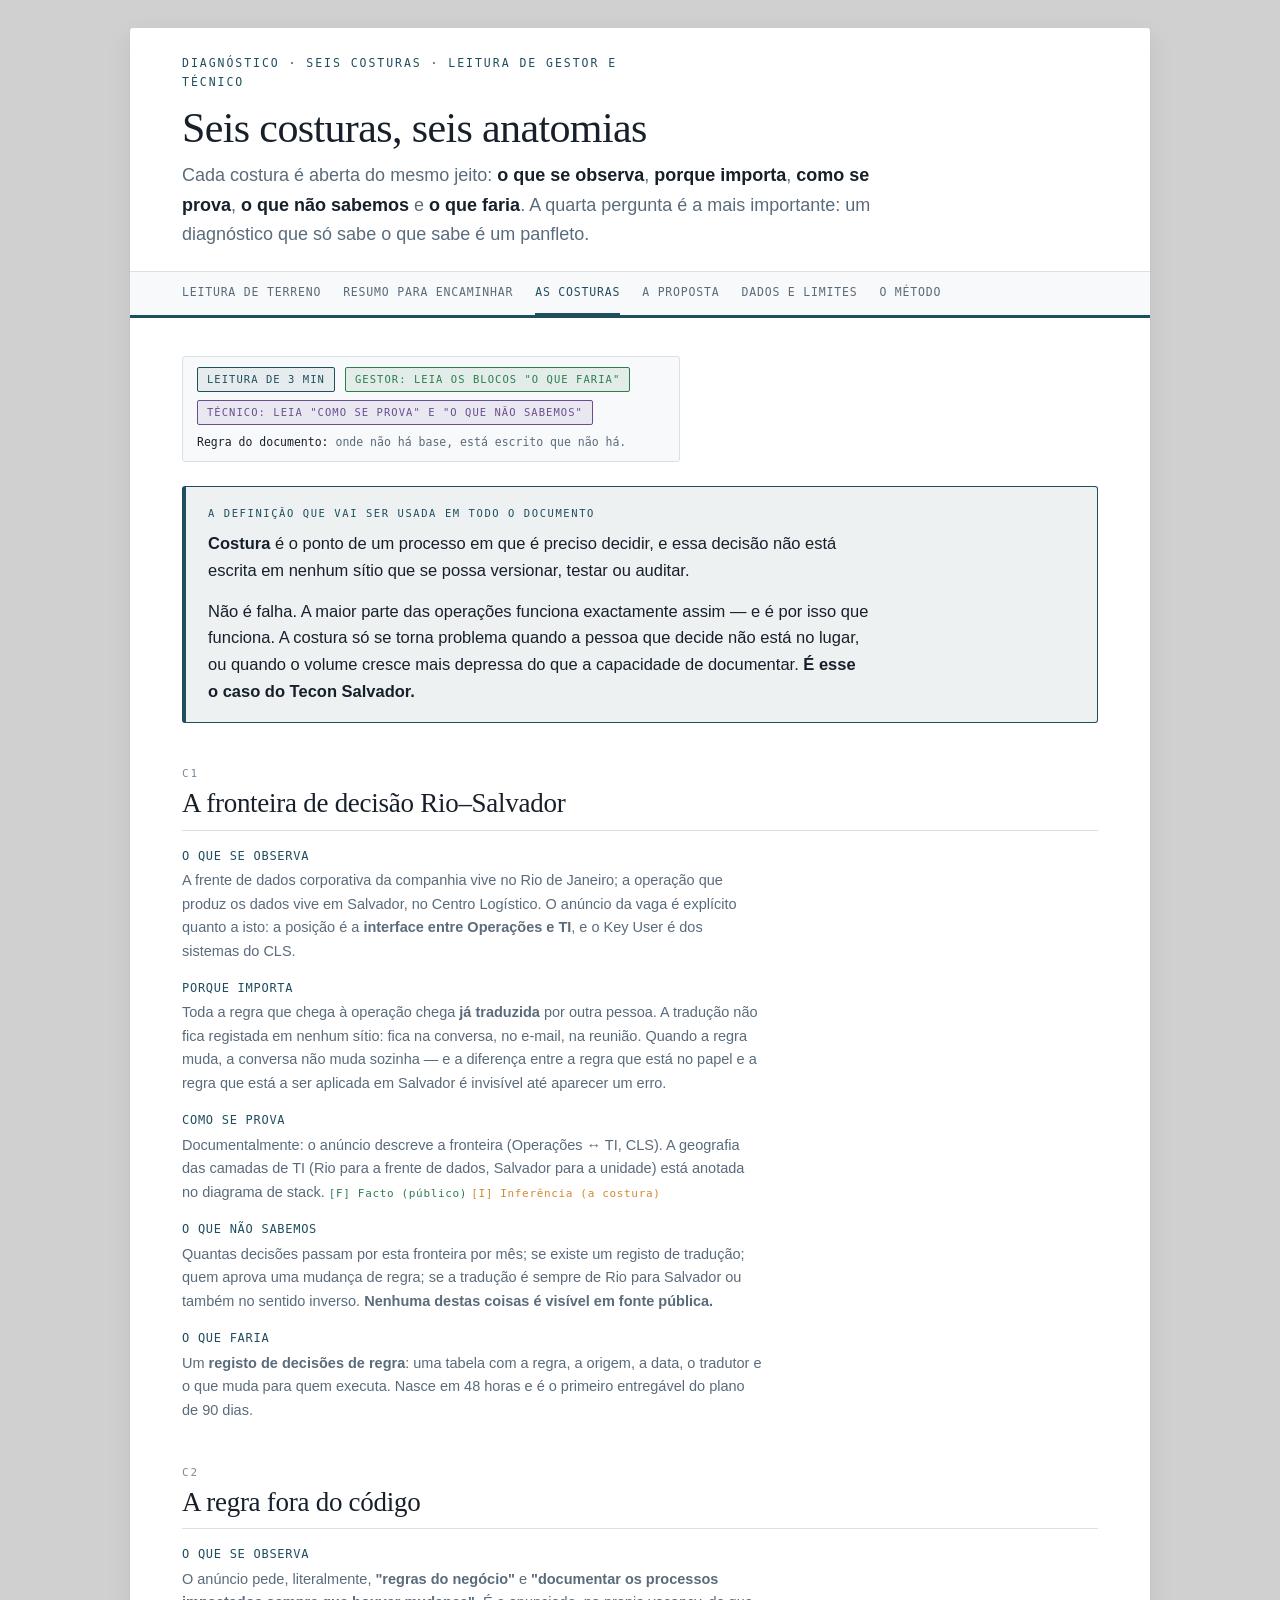
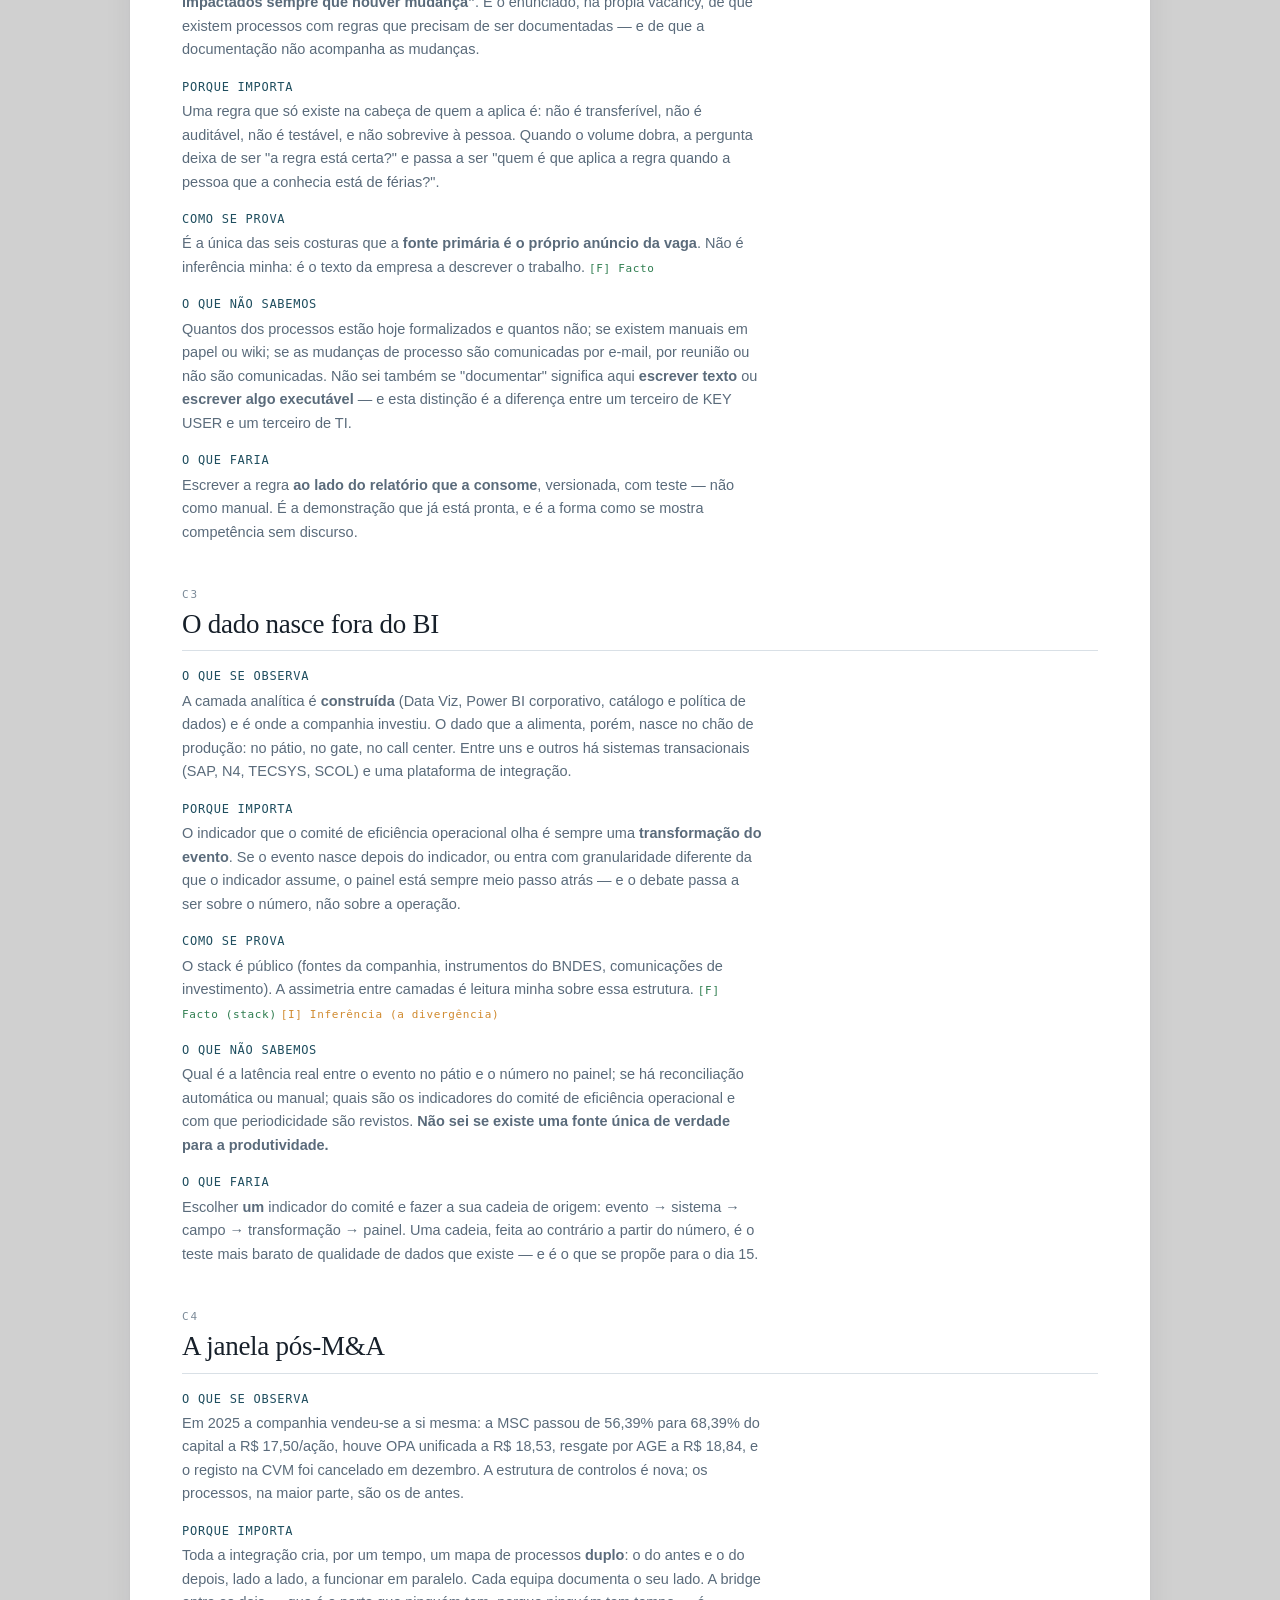
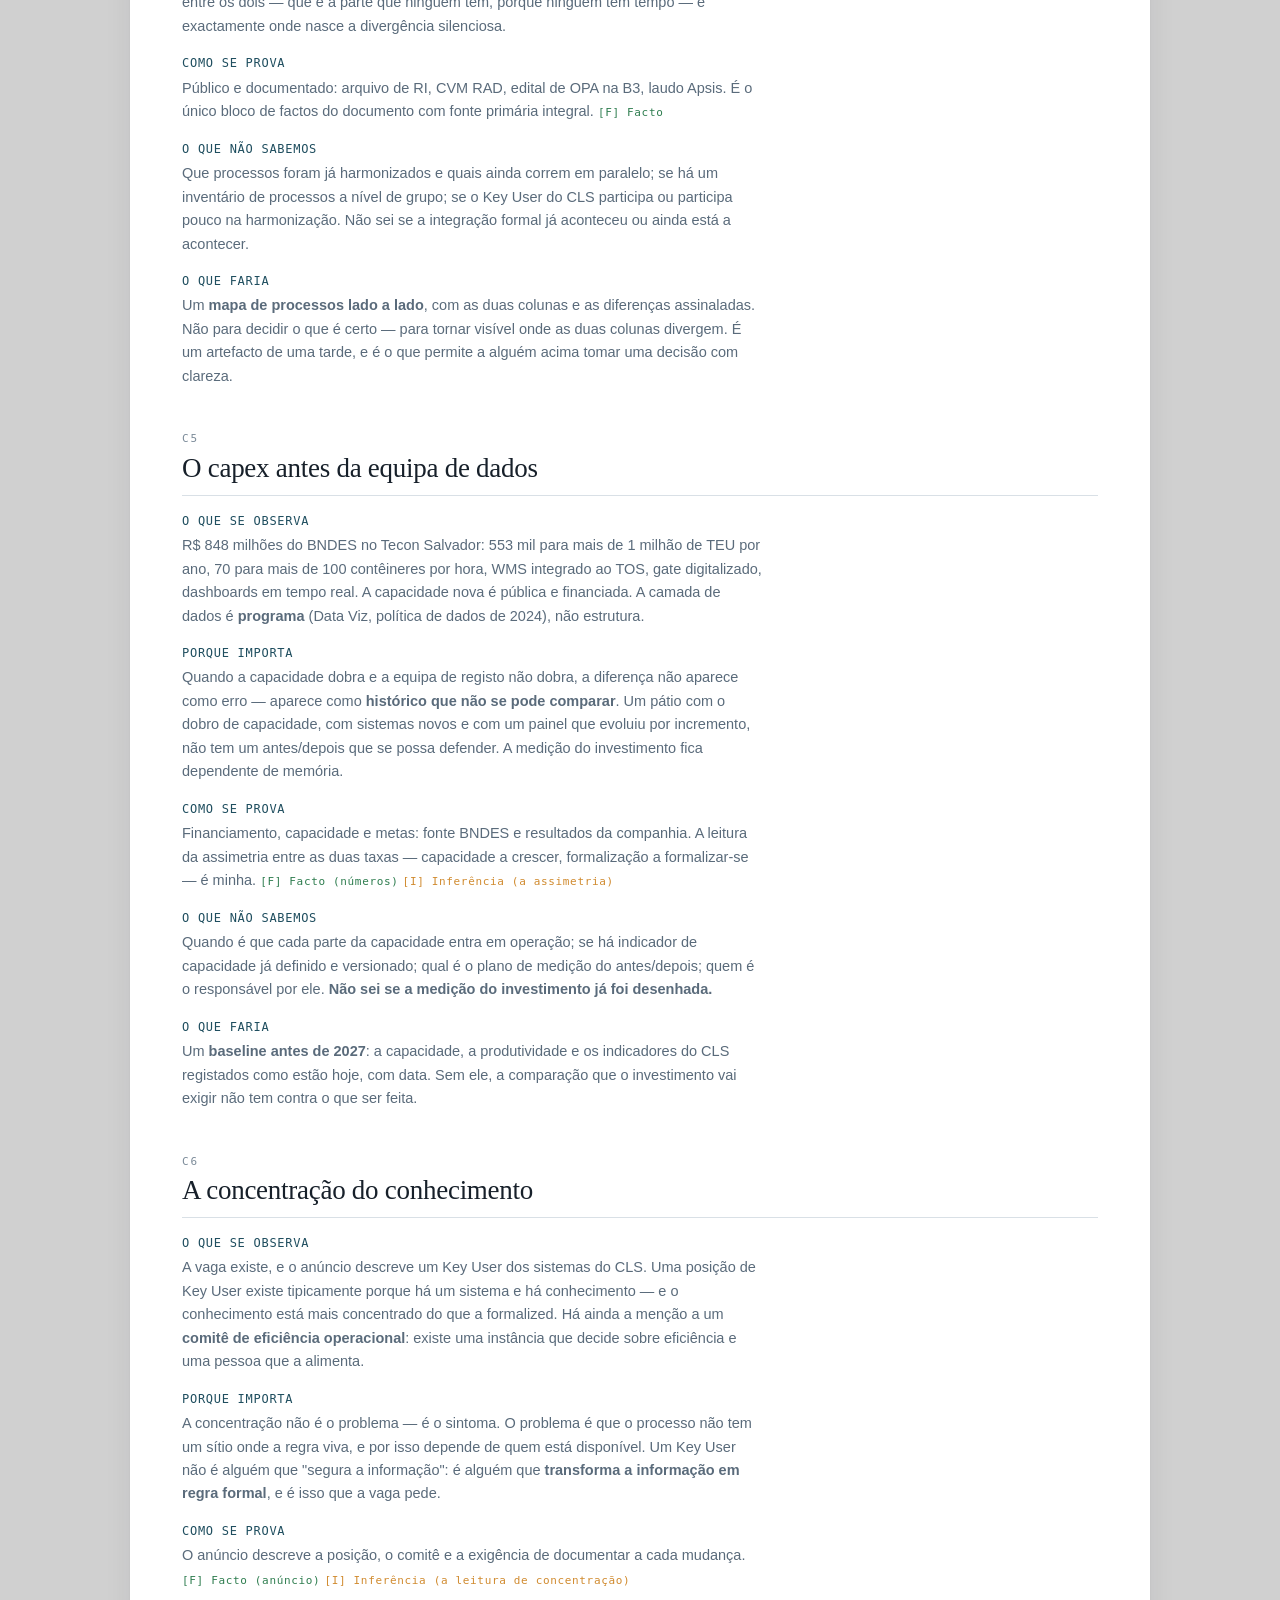
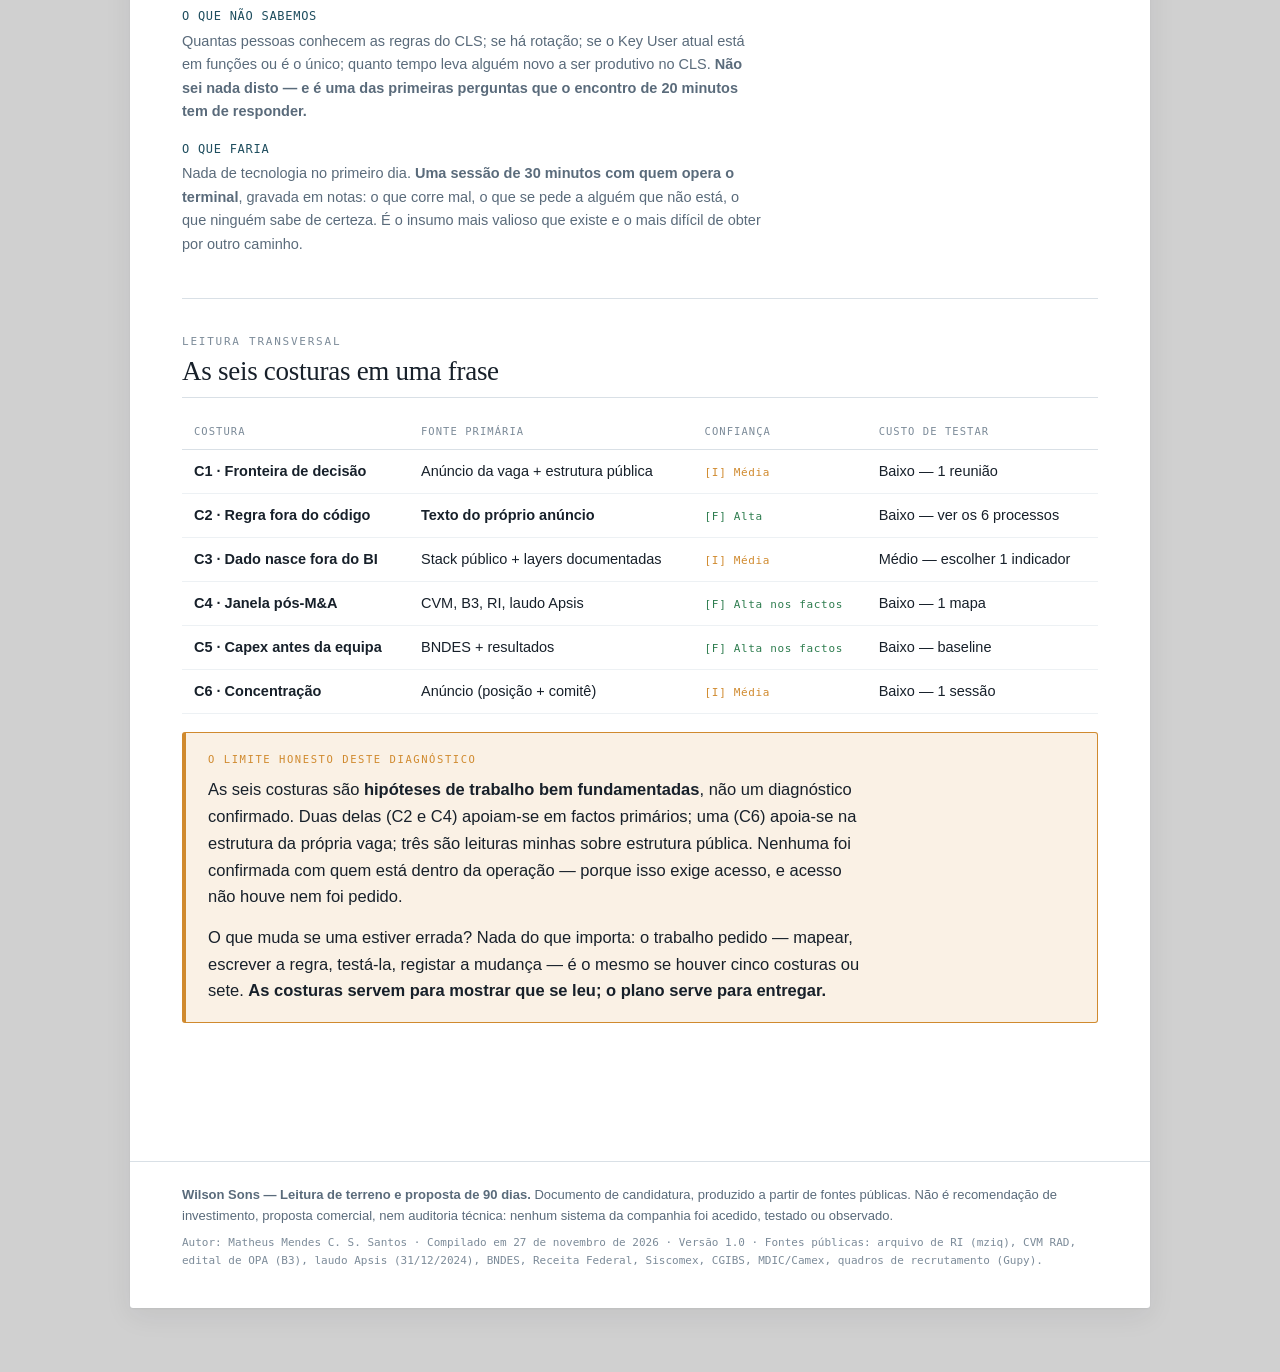
==== commit 4322afb7: "Leitura de terreno v1.1: typos Key User, datas do anexo, catalogo com normas citadas vs contexto, PD" ====
--- a/diagnostico.html
+++ b/diagnostico.html
@@ -50,7 +50,7 @@
     <dt>O que se observa</dt>
     <dd>A frente de dados corporativa da companhia vive no Rio de Janeiro; a operação que produz os
     dados vive em Salvador, no Centro Logístico. O anúncio da vaga é explícito quanto a isto: a
-    posição é a <b>interface entre Operações e TI</b>, e o<Key User> é dos sistemas do CLS.</dd>
+    posição é a <b>interface entre Operações e TI</b>, e o Key User é dos sistemas do CLS.</dd>
 
     <dt>Porque importa</dt>
     <dd>Toda a regra que chega à operação chega <b>já traduzida</b> por outra pessoa. A tradução não
@@ -93,7 +93,7 @@
     inferência minha: é o texto da empresa a descrever o trabalho. <span class="marker f">Facto</span></dd>
 
     <dt>O que não sabemos</dt>
-    <dd>Quantos dos processos estão hoje formalizados e quantos não; se existe man paper ou wiki; se
+    <dd>Quantos dos processos estão hoje formalizados e quantos não; se existem manuais em papel ou wiki; se
     as mudanças de processo são comunicadas por e-mail, por reunião ou não são comunicadas. Não sei
     também se "documentar" significa aqui <b>escrever texto</b> ou <b>escrever algo executável</b> — e
     esta distinção é a diferença entre um terceiro de KEY USER e um terceiro de TI.</dd>
@@ -144,8 +144,8 @@
   <dl class="terms">
     <dt>O que se observa</dt>
     <dd>Em 2025 a companhia vendeu-se a si mesma: a MSC passou de 56,39% para 68,39% do capital a
-    R$ 17,50/ação, houve OPA unificada a R$ 18,53, resgate por AGE a R$ 18,84, e o registro na CVM foi
-    cancelado em dezembro. A estructura de controlos é nova; os processos, na maior parte, são os de
+    R$ 17,50/ação, houve OPA unificada a R$ 18,53, resgate por AGE a R$ 18,84, e o registo na CVM foi
+    cancelado em dezembro. A estrutura de controlos é nova; os processos, na maior parte, são os de
     antes.</dd>
 
     <dt>Porque importa</dt>
@@ -160,7 +160,7 @@
 
     <dt>O que não sabemos</dt>
     <dd>Que processos foram já harmonizados e quais ainda correm em paralelo; se há um inventário de
-    processos a nível de grupo; se o<Key User> do CLS participa ou participa pouco na harmonização. Não
+    processos a nível de grupo; se o Key User do CLS participa ou participa pouco na harmonização. Não
     sei se a integração formal já aconteceu ou ainda está a acontecer.</dd>
 
     <dt>O que faria</dt>
@@ -208,7 +208,7 @@
   <h2>A concentração do conhecimento</h2>
   <dl class="terms">
     <dt>O que se observa</dt>
-    <dd>A vaga existe, e o anúncio descreve um<Key User> dos sistemas do CLS. Uma posição de Key User
+    <dd>A vaga existe, e o anúncio descreve um Key User dos sistemas do CLS. Uma posição de Key User
     existe tipicamente porque há um sistema e há conhecimento — e o conhecimento está mais concentrado
     do que a formalized. Há ainda a menção a um <b>comitê de eficiência operacional</b>: existe uma
     instância que decide sobre eficiência e uma pessoa que a alimenta.</dd>
@@ -225,7 +225,7 @@
     concentração)</span></dd>
 
     <dt>O que não sabemos</dt>
-    <dd>Quantas pessoas conhecem as regras do CLS; se há rotação; se o<Key User> atual está em funções
+    <dd>Quantas pessoas conhecem as regras do CLS; se há rotação; se o Key User atual está em funções
     ou é o único; quanto tempo leva alguém novo a ser produtivo no CLS. <b>Não sei nada disto — e é
     uma das primeiras perguntas que o encontro de 20 minutos tem de responder.</b></dd>
 
@@ -277,8 +277,8 @@
 <footer class="site">
   <p><strong>Wilson Sons — Leitura de terreno e proposta de 90 dias.</strong> Documento de candidatura,
   produzido a partir de fontes públicas. Não é recomendação de investimento, proposta comercial, nem
-  auditoria técnica: nenhuma sistema da companhia foi acedido, testado ou observada.</p>
-  <p class="meta">Autor: Ivanir · Compilado em 27 de novembro de 2026 · Versão 1.0 ·
+  auditoria técnica: nenhum sistema da companhia foi acedido, testado ou observado.</p>
+  <p class="meta">Autor: Matheus Mendes C. S. Santos · Compilado em 27 de novembro de 2026 · Versão 1.0 ·
   Fontes públicas: arquivo de RI (mziq), CVM RAD, edital de OPA (B3), laudo Apsis (31/12/2024),
   BNDES, Receita Federal, Siscomex, CGIBS, MDIC/Camex, quadros de recrutamento (Gupy).</p>
 </footer>
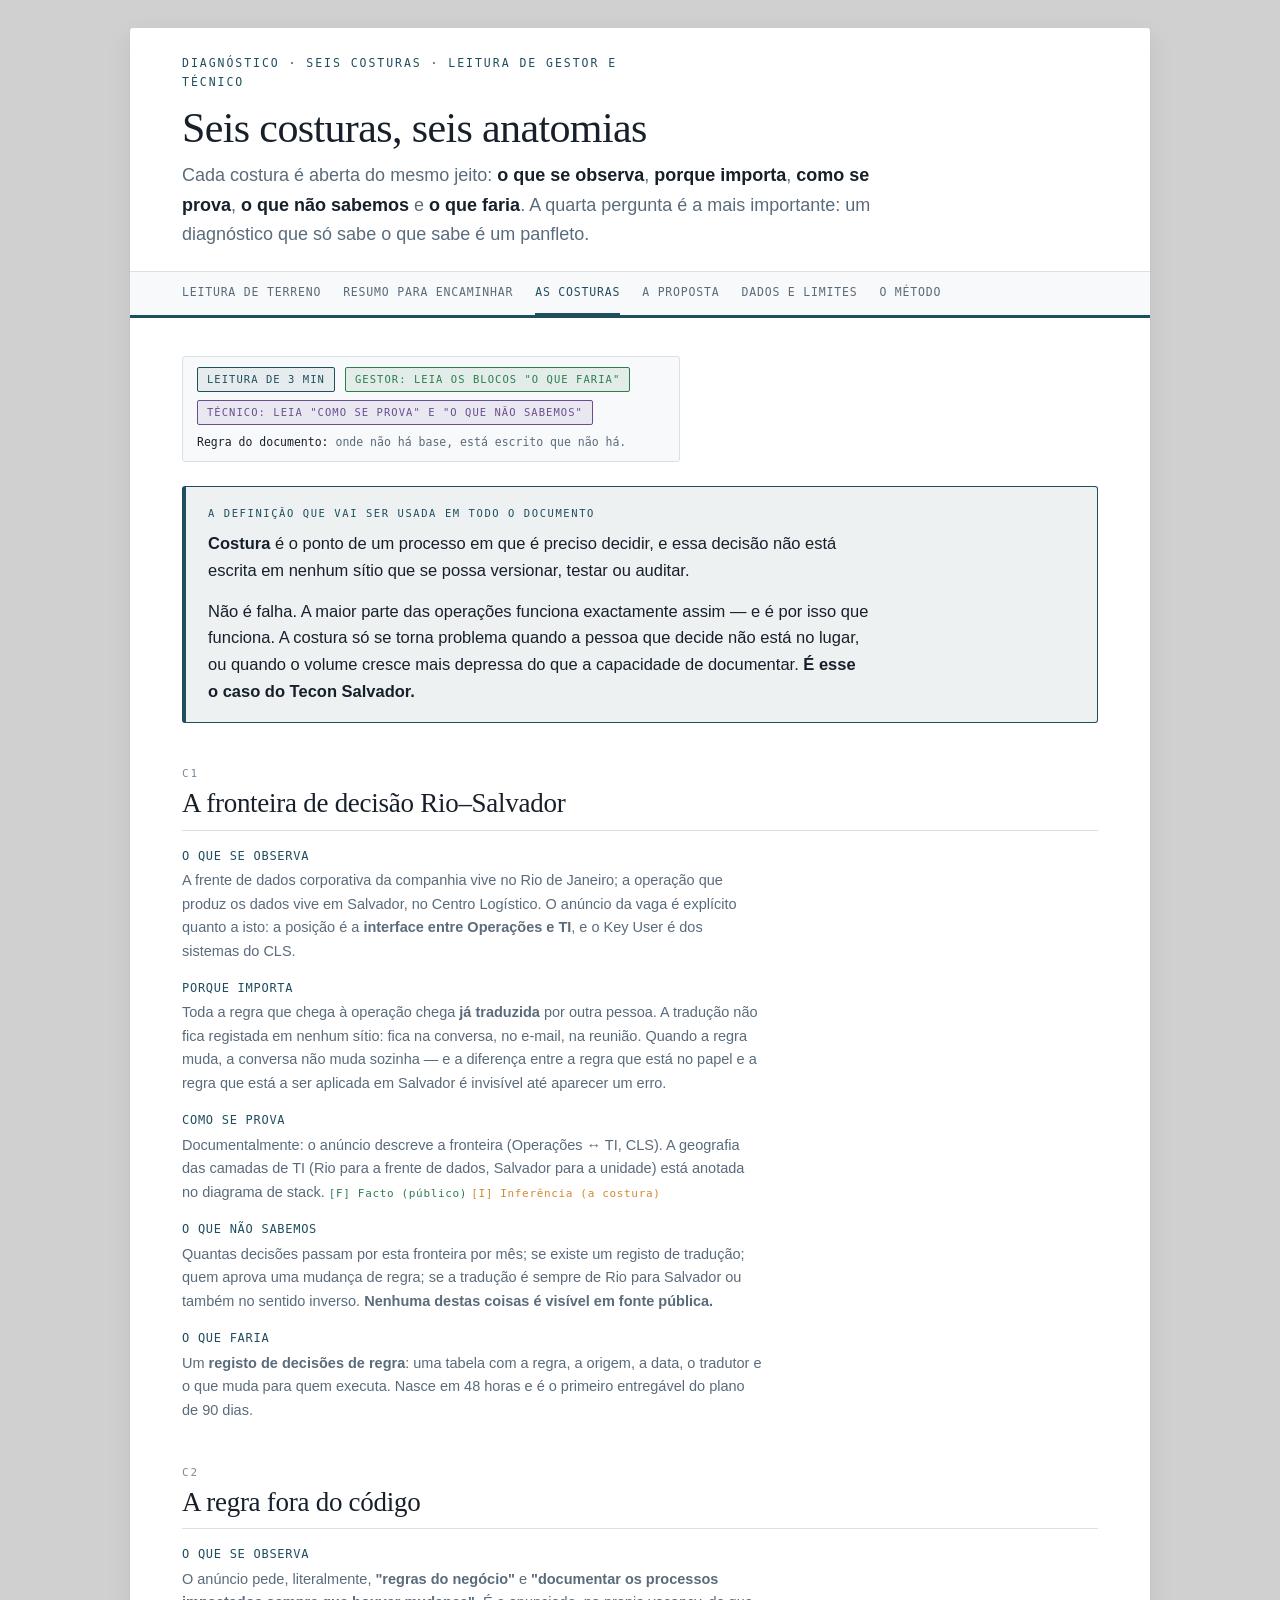
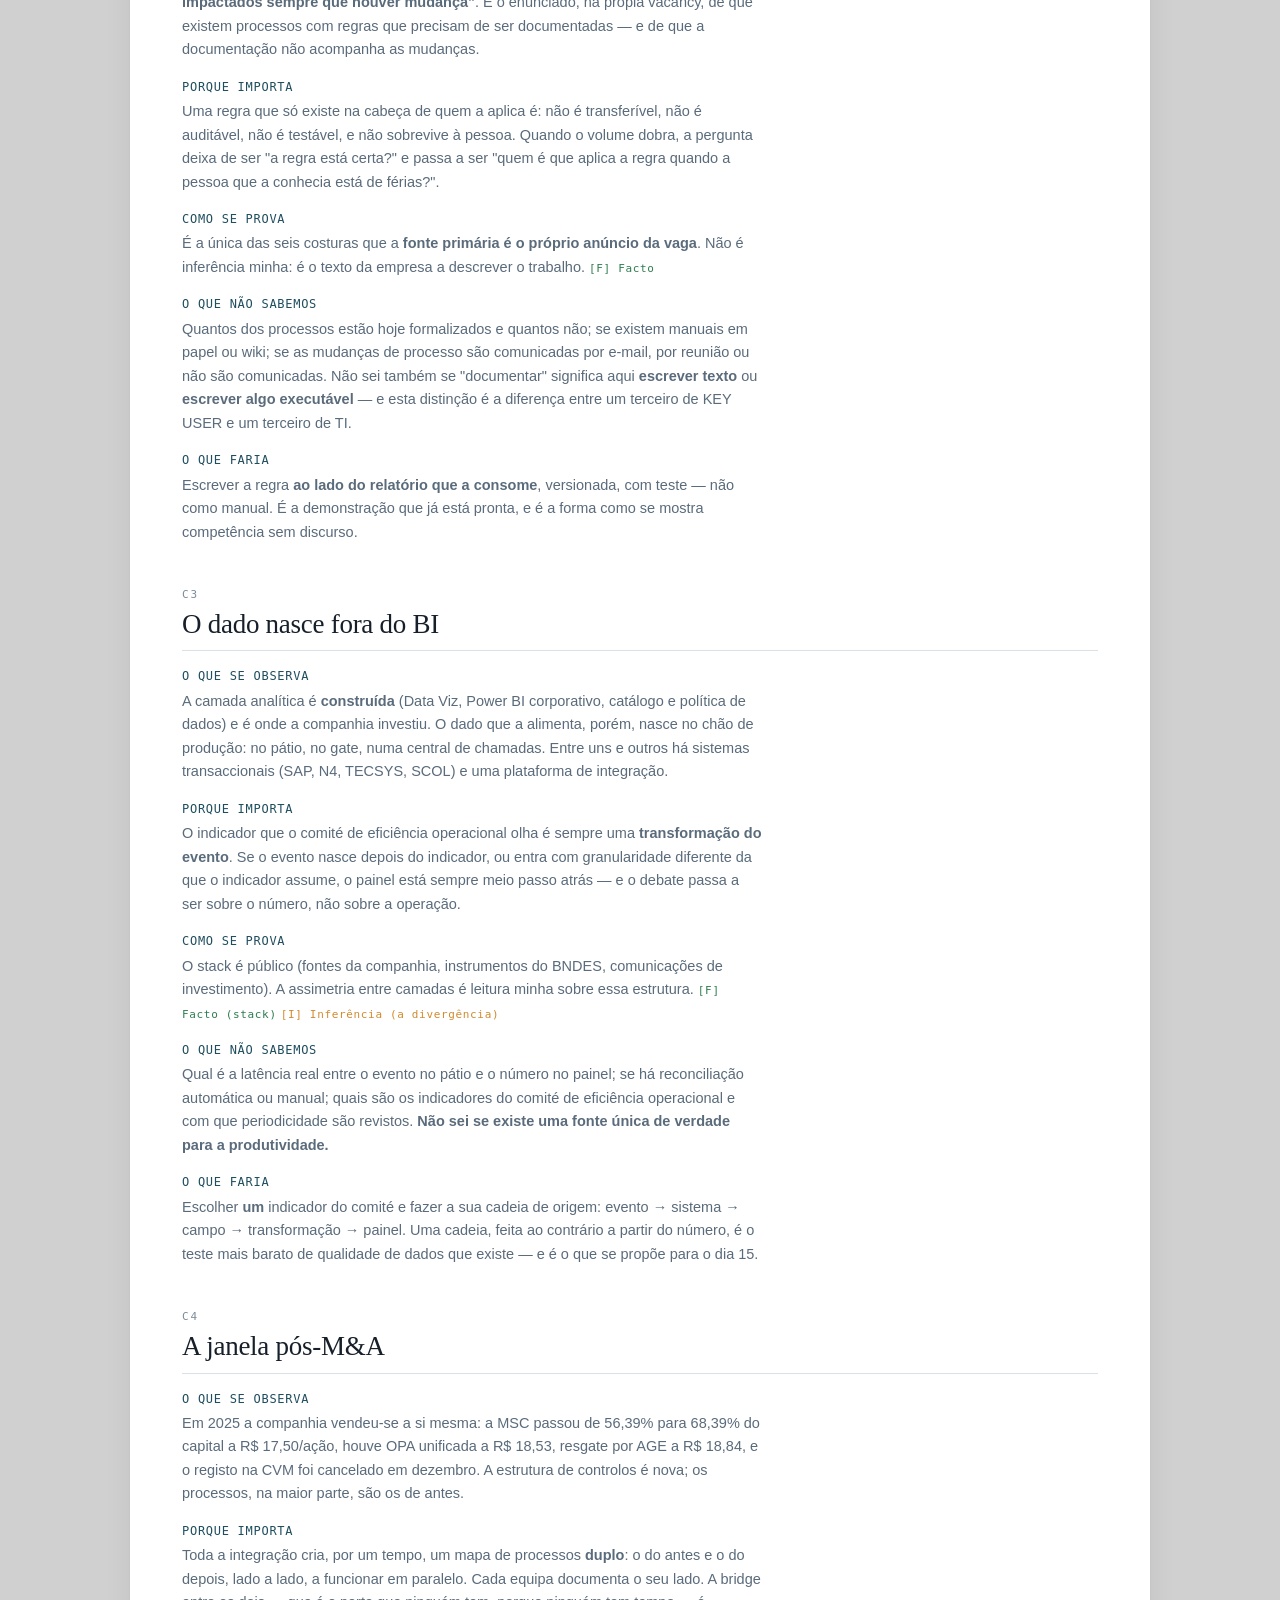
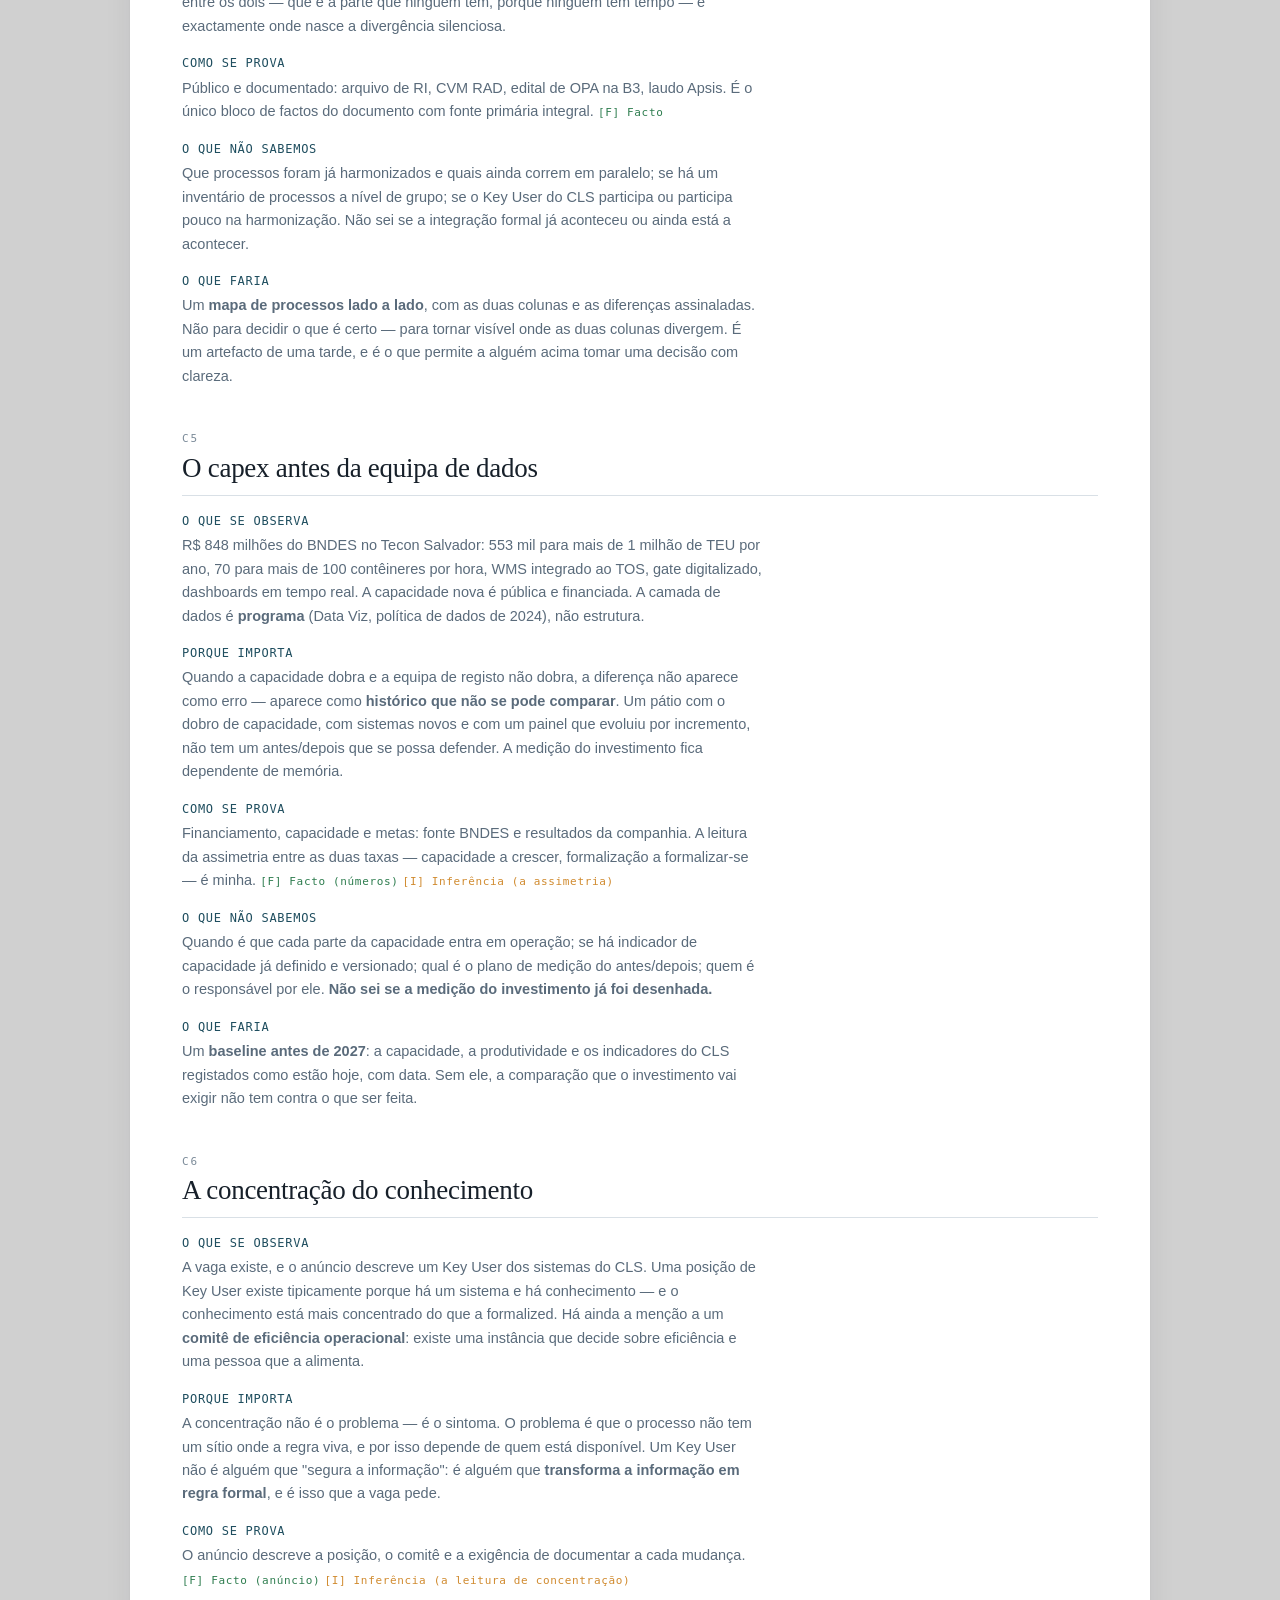
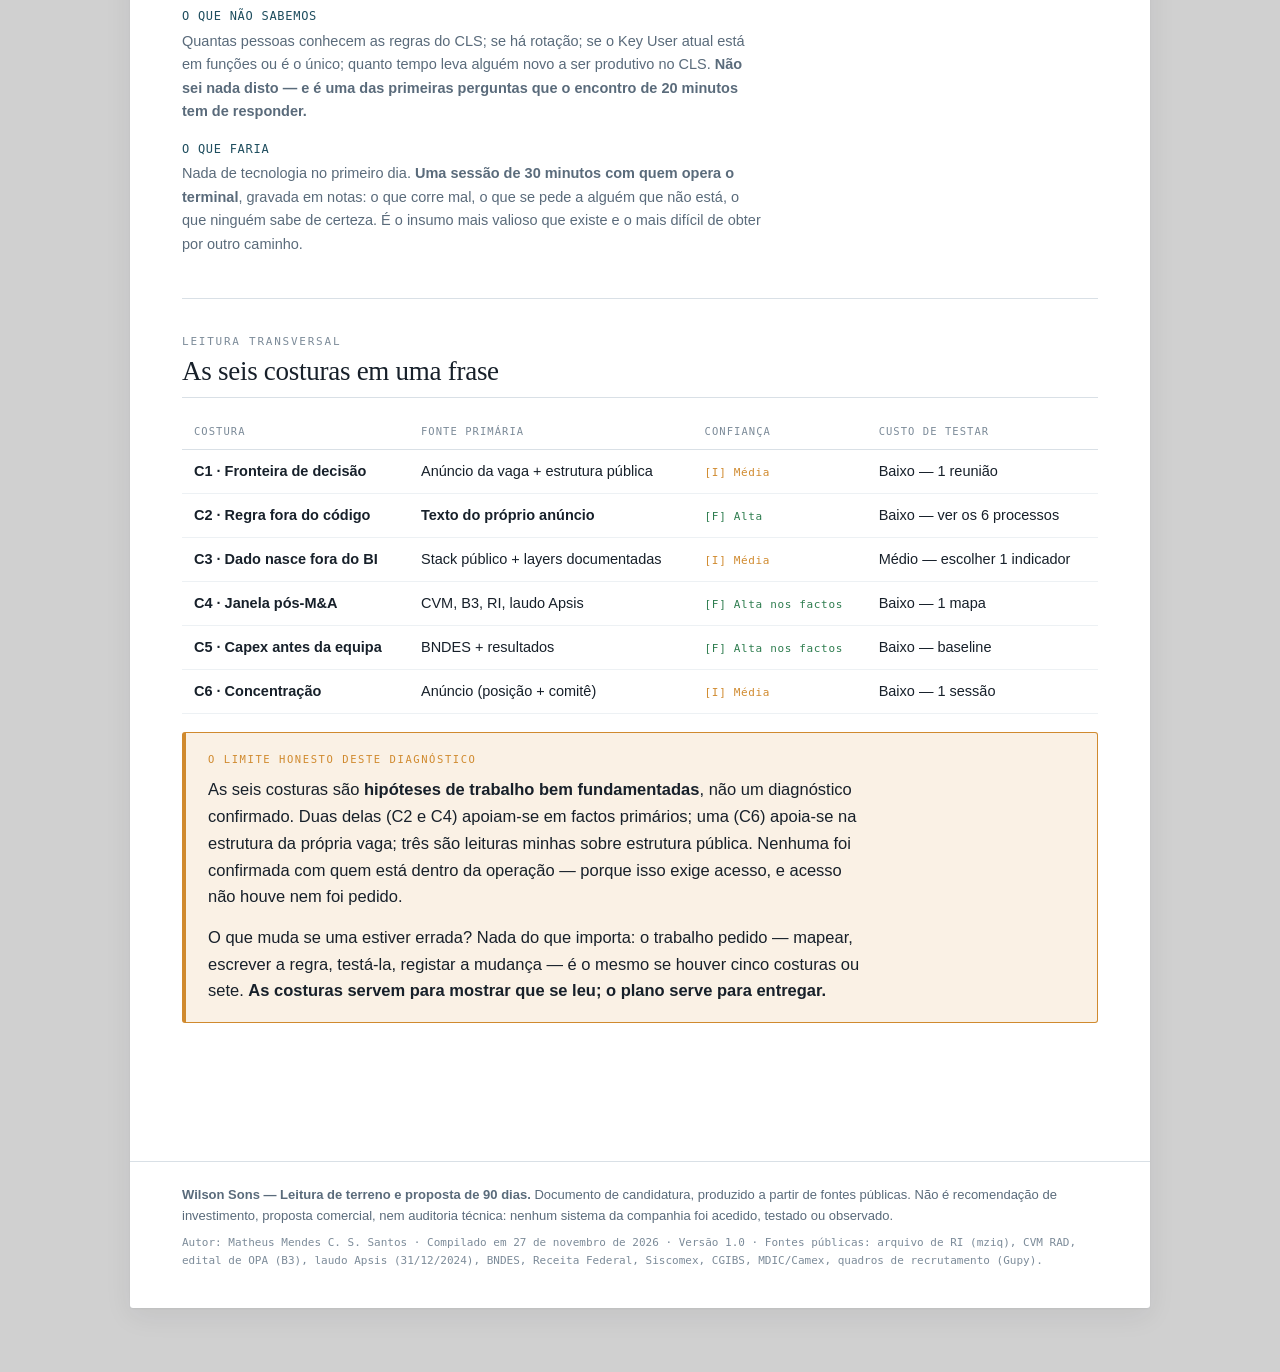
==== commit b3c4afe7: "Leitura de terreno v1.4: OKey User, excepcao/call center/transaccional, PDFs regenerados" ====
--- a/diagnostico.html
+++ b/diagnostico.html
@@ -111,7 +111,7 @@
     <dt>O que se observa</dt>
     <dd>A camada analítica é <b>construída</b> (Data Viz, Power BI corporativo, catálogo e política de
     dados) e é onde a companhia investiu. O dado que a alimenta, porém, nasce no chão de produção: no
-    pátio, no gate, no call center. Entre uns e outros há sistemas transacionais (SAP, N4, TECSYS,
+    pátio, no gate, numa central de chamadas. Entre uns e outros há sistemas transaccionais (SAP, N4, TECSYS,
     SCOL) e uma plataforma de integração.</dd>
 
     <dt>Porque importa</dt>
